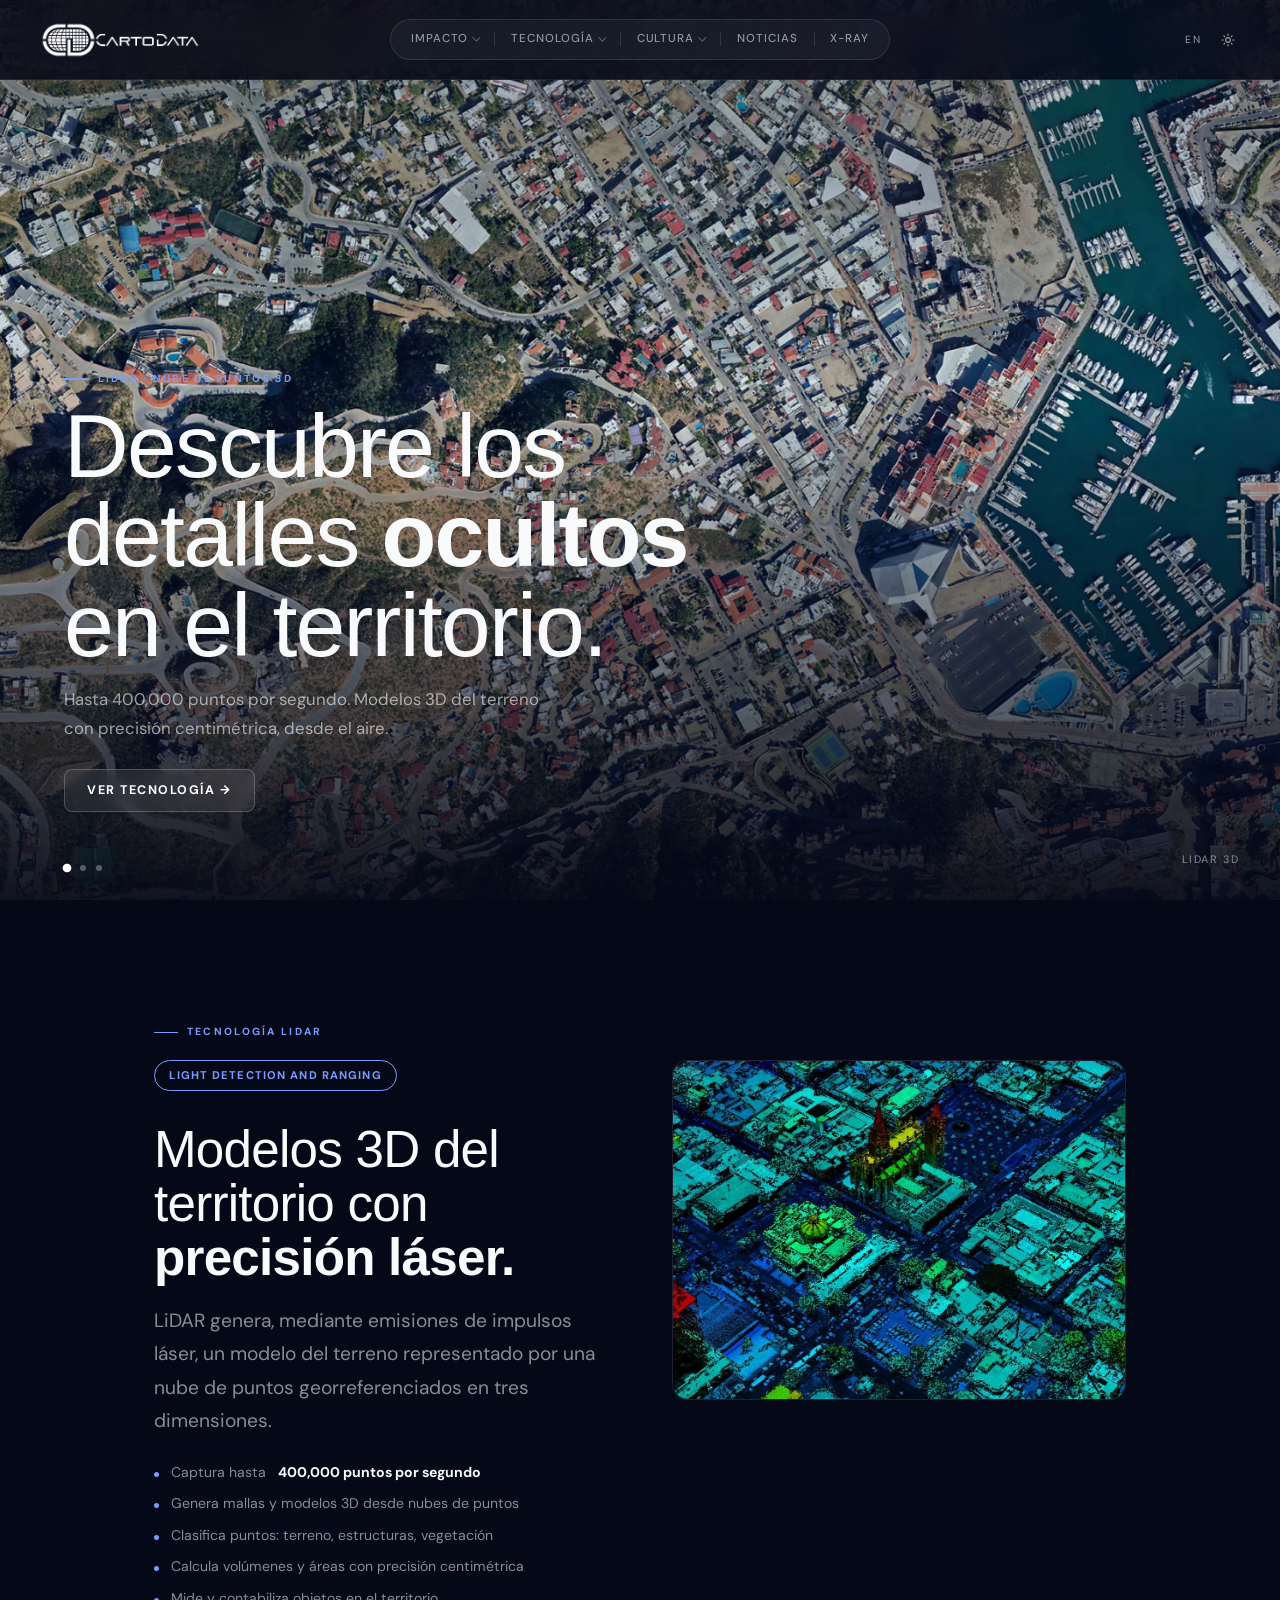
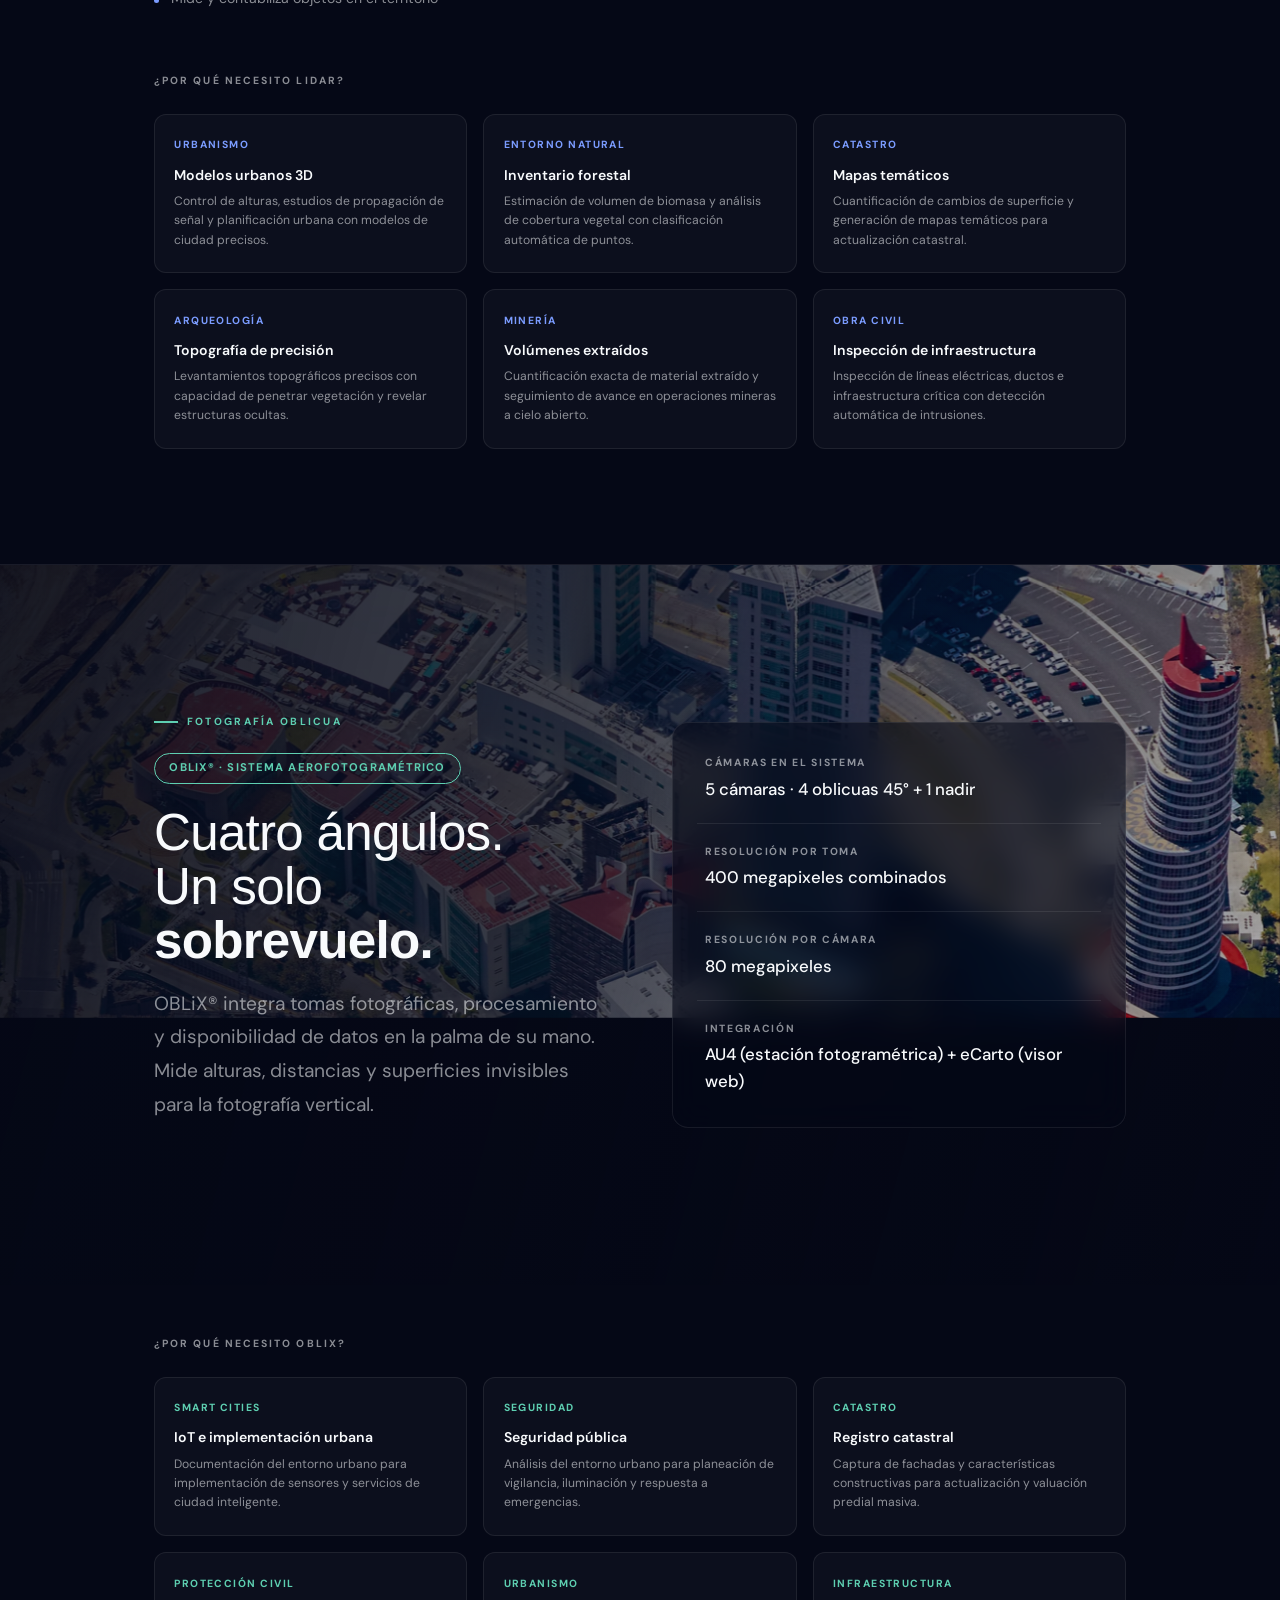
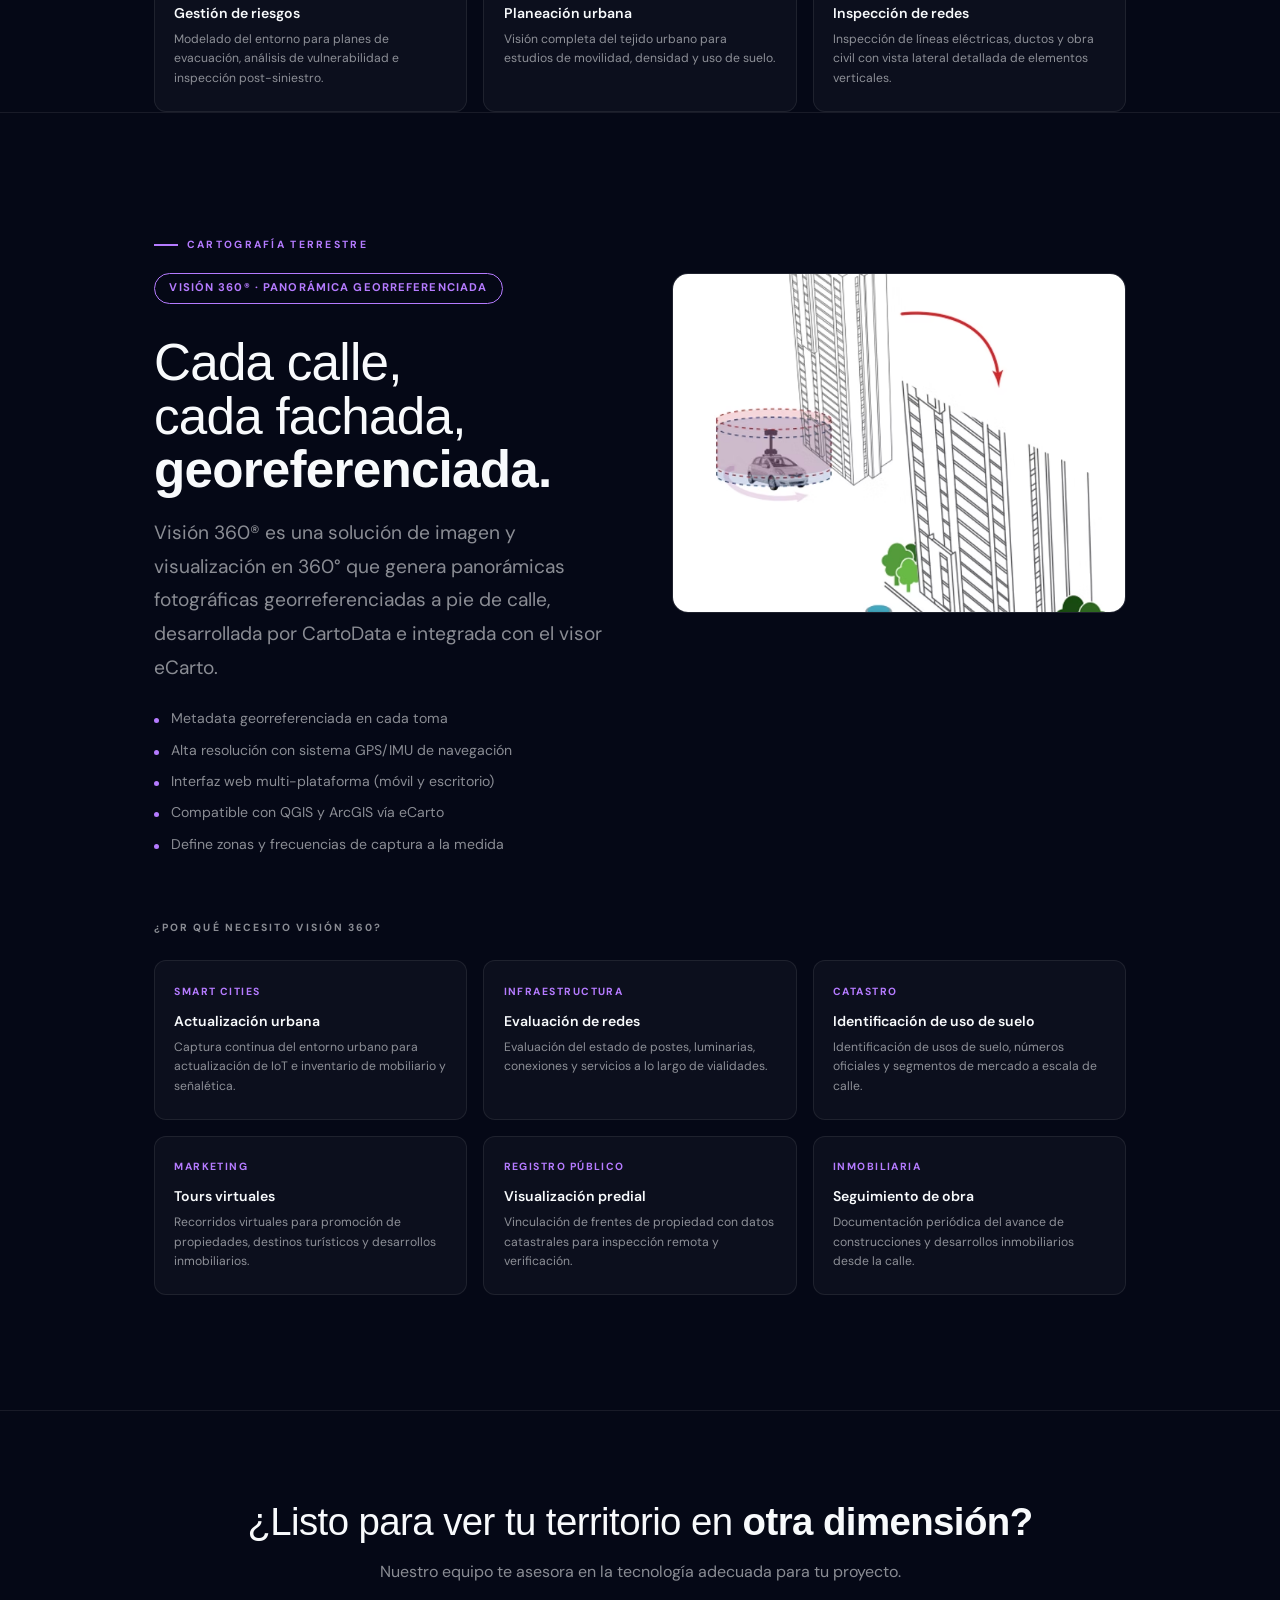
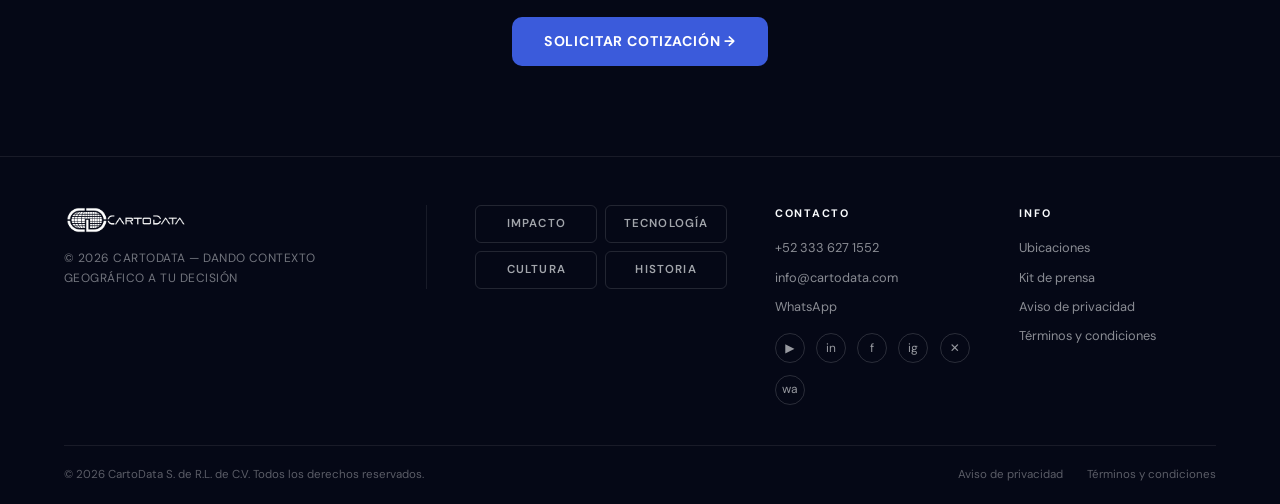
==== cartografica.html @ 28137227 "Cartográfica, Equipo y FLOW: nuevas páginas, imágenes y correcciones - Nueva página cartografica.htm" ====
<!doctype html>
<html lang="es">
<head>
  <meta charset="UTF-8" />
  <meta name="viewport" content="width=device-width, initial-scale=1.0" />
  <title>Cartográfica — CartoData</title>
  <meta name="description" content="Tecnología cartográfica de precisión: LiDAR 3D, OBLIX fotografía oblicua y Visión 360 panorámica." />
  <style>
    body { padding-top: 0; }

    /* ── Hero carousel ── */
    .carousel-wrap {
      position: relative; width: 100%; height: 100vh; overflow: hidden;
    }
    .carousel-slide {
      position: absolute; inset: 0;
      opacity: 0; transition: opacity 900ms ease;
    }
    .carousel-slide.active { opacity: 1; }
    .carousel-slide img {
      width: 100%; height: 100%; object-fit: cover; display: block;
    }
    /* Color tint per technology */
    .slide-lidar  { background: #050816; }
    .slide-oblix  { background: #050816; }
    .slide-v360   { background: #050816; }

    .carousel-overlay {
      position: absolute; inset: 0;
      background: linear-gradient(to top,
        rgba(5,8,22,0.92) 0%,
        rgba(5,8,22,0.45) 30%,
        rgba(5,8,22,0.0)  55%,
        rgba(5,8,22,0.25) 100%);
    }

    .carousel-content {
      position: absolute; inset: 0;
      display: flex; flex-direction: column;
      align-items: flex-start; justify-content: flex-end;
      padding: clamp(2rem,5vw,4rem);
      padding-bottom: clamp(3.5rem,7vw,5.5rem);
    }
    .carousel-eyebrow {
      font-size: 0.65rem; font-weight: 700; letter-spacing: 0.22em;
      text-transform: uppercase; margin-bottom: 0.9rem;
      display: flex; align-items: center; gap: 0.6rem;
    }
    .carousel-eyebrow span { display: inline-block; width: 24px; height: 1.5px; background: currentColor; }
    .slide-lidar .carousel-eyebrow { color: #7b9cff; }
    .slide-oblix .carousel-eyebrow { color: #5ecfb1; }
    .slide-v360  .carousel-eyebrow { color: #b57bff; }

    .carousel-title {
      font-size: clamp(2.8rem,7vw,6rem);
      color: #f8fafc; line-height: 1.0; margin-bottom: 0.9rem;
      max-width: 760px;
    }
    .carousel-title strong { font-weight: 600; }
    .carousel-subtitle {
      font-size: clamp(0.88rem,1.4vw,1.05rem);
      color: rgba(248,250,252,0.6); max-width: 480px; line-height: 1.75;
      margin-bottom: 1.6rem;
    }
    .carousel-cta {
      display: inline-flex; align-items: center; gap: 0.5rem;
      font-size: 0.78rem; font-weight: 700; letter-spacing: 0.12em;
      text-transform: uppercase; text-decoration: none;
      padding: 0.65rem 1.4rem; border-radius: 8px;
      border: 1px solid rgba(255,255,255,0.2);
      color: #fff; background: rgba(255,255,255,0.07);
      backdrop-filter: blur(8px);
      transition: background 200ms, border-color 200ms;
    }
    .carousel-cta:hover { background: rgba(255,255,255,0.14); border-color: rgba(255,255,255,0.35); }

    .carousel-label {
      position: absolute; bottom: 2rem; right: 2.5rem;
      font-size: 0.68rem; font-weight: 500; letter-spacing: 0.14em;
      text-transform: uppercase; color: rgba(248,250,252,0.45);
    }
    .carousel-dots {
      position: absolute; bottom: 1.8rem; left: clamp(2rem,5vw,4rem);
      display: flex; gap: 10px; align-items: center;
    }
    .carousel-dot {
      width: 6px; height: 6px; border-radius: 50%;
      background: rgba(255,255,255,0.3); border: none; cursor: pointer;
      padding: 0; transition: background 200ms, transform 200ms;
    }
    .carousel-dot.active { background: #fff; transform: scale(1.45); }

    /* ── Page wrapper ── */
    .page-inner {
      max-width: 1100px; margin: 0 auto;
      padding: 0 clamp(1.5rem,5vw,4rem);
    }

    /* ── Section base ── */
    .tech-section {
      padding: clamp(5rem,9vw,8rem) 0;
      border-bottom: 1px solid var(--border);
    }
    .tech-section:last-child { border-bottom: none; }

    /* Eyebrow */
    .section-eyebrow {
      display: inline-flex; align-items: center; gap: 0.55rem;
      font-size: 0.65rem; font-weight: 700; letter-spacing: 0.22em;
      text-transform: uppercase; margin-bottom: 1.2rem;
    }
    .section-eyebrow::before {
      content: ''; width: 24px; height: 1.5px; background: currentColor;
    }
    .eyebrow-lidar { color: #7b9cff; }
    .eyebrow-oblix { color: #5ecfb1; }
    .eyebrow-v360  { color: #b57bff; }

    /* Tech header */
    .tech-header {
      display: grid; grid-template-columns: 1fr 1fr;
      gap: clamp(2rem,5vw,5rem); align-items: start;
      margin-bottom: clamp(3rem,5vw,5rem);
    }
    .tech-header.reverse { direction: rtl; }
    .tech-header.reverse > * { direction: ltr; }

    .tech-title {
      font-size: clamp(2.2rem,4vw,3.5rem);
      line-height: 1.05; color: var(--text); margin-bottom: 1.2rem;
    }
    .tech-title strong { font-weight: 600; }
    .tech-tagline {
      font-size: clamp(1rem,1.6vw,1.2rem);
      color: var(--muted); line-height: 1.75; margin-bottom: 1.5rem;
    }
    .tech-badge {
      display: inline-block; font-size: 0.7rem; font-weight: 700;
      letter-spacing: 0.1em; text-transform: uppercase;
      padding: 0.35rem 0.9rem; border-radius: 100px;
      border: 1px solid currentColor; margin-bottom: 2rem;
    }
    .badge-lidar { color: #7b9cff; }
    .badge-oblix { color: #5ecfb1; }
    .badge-v360  { color: #b57bff; }

    /* Spec card */
    .spec-block {
      background: rgba(255,255,255,0.03);
      border: 1px solid var(--border);
      border-radius: 16px; padding: 2rem;
      display: flex; flex-direction: column; gap: 1.25rem;
    }
    .spec-item { display: flex; flex-direction: column; gap: 0.25rem; }
    .spec-label {
      font-size: 0.65rem; font-weight: 700; letter-spacing: 0.16em;
      text-transform: uppercase; color: var(--muted);
    }
    .spec-value {
      font-size: 1.05rem; font-weight: 500; color: var(--text);
    }
    .spec-divider {
      height: 1px; background: var(--border); margin: 0 -0.5rem;
    }

    /* Image panel */
    .tech-image {
      border-radius: 16px; overflow: hidden;
      border: 1px solid var(--border); aspect-ratio: 4/3;
      background: rgba(255,255,255,0.03);
      display: flex; align-items: center; justify-content: center;
    }
    .tech-image img {
      width: 100%; height: 100%; object-fit: cover;
    }
    .tech-image-placeholder {
      display: flex; flex-direction: column; align-items: center;
      justify-content: center; gap: 1rem; opacity: 0.25;
    }
    .tip-letter {
      font-size: 5rem; font-weight: 100; letter-spacing: -0.04em;
      font-family: var(--font-heading);
    }

    /* Use cases grid */
    .usecases-title {
      font-size: 0.65rem; font-weight: 700; letter-spacing: 0.2em;
      text-transform: uppercase; color: var(--muted);
      margin-bottom: 1.5rem; margin-top: clamp(2.5rem,4vw,4rem);
    }
    .usecases-grid {
      display: grid; grid-template-columns: repeat(3, 1fr); gap: 1rem;
    }
    .usecase-card {
      background: rgba(255,255,255,0.03);
      border: 1px solid var(--border); border-radius: 12px;
      padding: 1.4rem 1.2rem;
      transition: border-color 250ms, transform 250ms, background 250ms;
    }
    .usecase-card:hover {
      transform: translateY(-3px);
      background: rgba(255,255,255,0.05);
    }
    .usecase-lidar:hover { border-color: rgba(123,156,255,0.4); }
    .usecase-oblix:hover { border-color: rgba(94,207,177,0.4); }
    .usecase-v360:hover  { border-color: rgba(181,123,255,0.4); }

    .usecase-icon {
      font-size: 0.65rem; font-weight: 700; letter-spacing: 0.14em;
      text-transform: uppercase; margin-bottom: 0.6rem; display: block;
    }
    .usecase-name {
      font-size: 0.88rem; font-weight: 600; color: var(--text);
      margin-bottom: 0.35rem;
    }
    .usecase-desc {
      font-size: 0.76rem; color: var(--muted); line-height: 1.6;
    }

    /* Bullet list */
    .feat-list {
      list-style: none; display: flex; flex-direction: column; gap: 0.6rem;
      margin-top: 1.5rem;
    }
    .feat-list li {
      display: flex; align-items: baseline; gap: 0.75rem;
      font-size: 0.88rem; color: var(--muted); line-height: 1.55;
    }
    .feat-list li::before {
      content: ''; width: 5px; height: 5px; border-radius: 50%;
      background: currentColor; flex-shrink: 0; margin-top: 0.35em;
    }
    .feats-lidar li::before { color: #7b9cff; }
    .feats-oblix li::before { color: #5ecfb1; }
    .feats-v360  li::before { color: #b57bff; }

    /* CTA strip */
    .cta-strip {
      padding: clamp(4rem,7vw,6rem) 0;
      text-align: center;
    }
    .cta-strip h2 {
      font-size: clamp(1.8rem,3vw,2.8rem); margin-bottom: 1rem; color: var(--text);
    }
    .cta-strip p { color: var(--muted); margin-bottom: 2rem; font-size: 1rem; }
    .cta-btn {
      display: inline-flex; align-items: center; gap: 0.5rem;
      background: var(--blue); color: #fff;
      padding: 0.85rem 2rem; border-radius: 10px;
      font-size: 0.88rem; font-weight: 700; letter-spacing: 0.06em;
      text-transform: uppercase; text-decoration: none;
      transition: background 200ms, transform 200ms;
    }
    .cta-btn:hover { background: var(--blue-dark); transform: translateY(-2px); }

    /* ── OBLIX parallax hero ── */
    .oblix-parallax {
      position: relative; overflow: hidden;
      min-height: 80vh;
      display: flex; align-items: center;
    }
    .oblix-parallax-bg {
      position: absolute; inset: -15% 0;
      background-image: url('./images/oblix2.jpg');
      background-size: cover; background-position: center;
      will-change: transform;
    }
    .oblix-parallax-overlay {
      position: absolute; inset: 0;
      background: linear-gradient(
        105deg,
        rgba(5,8,22,0.92) 0%,
        rgba(5,8,22,0.75) 45%,
        rgba(5,8,22,0.25) 100%
      );
    }
    html.light .oblix-parallax-overlay {
      background: linear-gradient(
        105deg,
        rgba(241,245,249,0.93) 0%,
        rgba(241,245,249,0.75) 45%,
        rgba(241,245,249,0.15) 100%
      );
    }
    .oblix-parallax-content {
      position: relative; z-index: 1;
      max-width: 1100px; margin: 0 auto;
      padding: clamp(4rem,8vw,7rem) clamp(1.5rem,5vw,4rem);
      display: grid; grid-template-columns: 1fr 1fr;
      gap: clamp(2rem,5vw,5rem); align-items: center;
    }
    @media (max-width: 800px) {
      .oblix-parallax-content { grid-template-columns: 1fr; }
    }

    /* Visión 360 image — adapts to dark/light mode */
    .img-v360 {
      filter: none;
      transition: filter 400ms;
    }
    html.light .img-v360 {
      filter: brightness(1.08) saturate(0.9);
    }

    /* Responsive */
    @media (max-width: 800px) {
      .tech-header, .tech-header.reverse { grid-template-columns: 1fr; direction: ltr; }
      .usecases-grid { grid-template-columns: repeat(2, 1fr); }
    }
    @media (max-width: 500px) {
      .usecases-grid { grid-template-columns: 1fr; }
      .carousel-label { display: none; }
    }
  </style>
</head>
<body>

  <!-- ── Hero Carousel ── -->
  <div class="carousel-wrap" id="cg-carousel">

    <!-- Slide 1: LiDAR -->
    <div class="carousel-slide active slide-lidar">
      <img src="./images/herr-procesos.jpg" alt="LiDAR 3D" />
      <div class="carousel-overlay"></div>
      <div class="carousel-content">
        <span class="carousel-eyebrow"><span></span>LiDAR · Nube de puntos 3D</span>
        <h1 class="carousel-title">Descubre los<br>detalles <strong>ocultos</strong><br>en el territorio.</h1>
        <p class="carousel-subtitle">Hasta 400,000 puntos por segundo. Modelos 3D del terreno con precisión centimétrica, desde el aire.</p>
        <a href="#lidar" class="carousel-cta">Ver tecnología →</a>
      </div>
    </div>

    <!-- Slide 2: OBLIX -->
    <div class="carousel-slide slide-oblix">
      <img src="./images/oblix1.jpg" alt="OBLIX Fotografía Oblicua" />
      <div class="carousel-overlay"></div>
      <div class="carousel-content">
        <span class="carousel-eyebrow"><span></span>OBLIX · Fotografía Aérea Oblicua</span>
        <h1 class="carousel-title">Cuando la vista<br>nadir no lo <strong>dice todo.</strong></h1>
        <p class="carousel-subtitle">5 cámaras × 80 Mpx = 400 megapixeles por toma. Fachadas, alturas y superficies invisibles para la fotografía vertical.</p>
        <a href="#oblix" class="carousel-cta">Ver tecnología →</a>
      </div>
    </div>

    <!-- Slide 3: Visión 360 -->
    <div class="carousel-slide slide-v360">
      <video autoplay muted loop playsinline style="width:100%;height:100%;object-fit:cover;display:block;">
        <source src="./images/vision360.mp4" type="video/mp4" />
      </video>
      <div class="carousel-overlay"></div>
      <div class="carousel-content">
        <span class="carousel-eyebrow"><span></span>Visión 360 · Cartografía Panorámica</span>
        <h1 class="carousel-title">Todas las calles<br>a tu <strong>alcance.</strong></h1>
        <p class="carousel-subtitle">Panorámicas fotográficas georreferenciadas a pie de calle. Cuando quieras, donde quieras, integradas con tus sistemas.</p>
        <a href="#vision360" class="carousel-cta">Ver tecnología →</a>
      </div>
    </div>

    <span class="carousel-label" id="cg-label">LiDAR 3D</span>
    <div class="carousel-dots">
      <button class="carousel-dot active" data-i="0" data-label="LiDAR 3D"></button>
      <button class="carousel-dot"        data-i="1" data-label="OBLIX Oblicua"></button>
      <button class="carousel-dot"        data-i="2" data-label="Visión 360"></button>
    </div>
  </div>

  <!-- ══════════════════════════════
       SECCIÓN 1: LiDAR
  ══════════════════════════════ -->
  <section class="tech-section" id="lidar">
    <div class="page-inner">

      <span class="section-eyebrow eyebrow-lidar">Tecnología LiDAR</span>

      <div class="tech-header">
        <div>
          <div class="tech-badge badge-lidar">Light Detection and Ranging</div>
          <h2 class="tech-title">Modelos 3D del<br>territorio con<br><strong>precisión láser.</strong></h2>
          <p class="tech-tagline">LiDAR genera, mediante emisiones de impulsos láser, un modelo del terreno representado por una nube de puntos georreferenciados en tres dimensiones.</p>
          <ul class="feat-list feats-lidar">
            <li>Captura hasta <strong style="color:var(--text)">400,000 puntos por segundo</strong></li>
            <li>Genera mallas y modelos 3D desde nubes de puntos</li>
            <li>Clasifica puntos: terreno, estructuras, vegetación</li>
            <li>Calcula volúmenes y áreas con precisión centimétrica</li>
            <li>Mide y contabiliza objetos en el territorio</li>
          </ul>
        </div>
        <div class="tech-image">
          <img src="./images/lidar.jpg" alt="LiDAR 3D punto cloud" />
        </div>
      </div>

      <p class="usecases-title">¿Por qué necesito LiDAR?</p>
      <div class="usecases-grid">
        <div class="usecase-card usecase-lidar">
          <span class="usecase-icon eyebrow-lidar">Urbanismo</span>
          <p class="usecase-name">Modelos urbanos 3D</p>
          <p class="usecase-desc">Control de alturas, estudios de propagación de señal y planificación urbana con modelos de ciudad precisos.</p>
        </div>
        <div class="usecase-card usecase-lidar">
          <span class="usecase-icon eyebrow-lidar">Entorno Natural</span>
          <p class="usecase-name">Inventario forestal</p>
          <p class="usecase-desc">Estimación de volumen de biomasa y análisis de cobertura vegetal con clasificación automática de puntos.</p>
        </div>
        <div class="usecase-card usecase-lidar">
          <span class="usecase-icon eyebrow-lidar">Catastro</span>
          <p class="usecase-name">Mapas temáticos</p>
          <p class="usecase-desc">Cuantificación de cambios de superficie y generación de mapas temáticos para actualización catastral.</p>
        </div>
        <div class="usecase-card usecase-lidar">
          <span class="usecase-icon eyebrow-lidar">Arqueología</span>
          <p class="usecase-name">Topografía de precisión</p>
          <p class="usecase-desc">Levantamientos topográficos precisos con capacidad de penetrar vegetación y revelar estructuras ocultas.</p>
        </div>
        <div class="usecase-card usecase-lidar">
          <span class="usecase-icon eyebrow-lidar">Minería</span>
          <p class="usecase-name">Volúmenes extraídos</p>
          <p class="usecase-desc">Cuantificación exacta de material extraído y seguimiento de avance en operaciones mineras a cielo abierto.</p>
        </div>
        <div class="usecase-card usecase-lidar">
          <span class="usecase-icon eyebrow-lidar">Obra Civil</span>
          <p class="usecase-name">Inspección de infraestructura</p>
          <p class="usecase-desc">Inspección de líneas eléctricas, ductos e infraestructura crítica con detección automática de intrusiones.</p>
        </div>
      </div>

    </div>
  </section>

  <!-- ══════════════════════════════
       SECCIÓN 2: OBLIX
  ══════════════════════════════ -->
  <section class="tech-section" id="oblix" style="padding:0; border-bottom: 1px solid var(--border);">

    <!-- Parallax hero -->
    <div class="oblix-parallax">
      <div class="oblix-parallax-bg" id="oblix-bg"></div>
      <div class="oblix-parallax-overlay"></div>
      <div class="oblix-parallax-content">
        <!-- Texto izquierda -->
        <div>
          <span class="section-eyebrow eyebrow-oblix" style="margin-bottom:1.4rem;">Fotografía Oblicua</span>
          <div class="tech-badge badge-oblix" style="margin-bottom:1.4rem;">OBLiX® · Sistema Aerofotogramétrico</div>
          <h2 class="tech-title">Cuatro ángulos.<br>Un solo<br><strong>sobrevuelo.</strong></h2>
          <p class="tech-tagline" style="margin-top:1rem;">OBLiX® integra tomas fotográficas, procesamiento y disponibilidad de datos en la palma de su mano. Mide alturas, distancias y superficies invisibles para la fotografía vertical.</p>
        </div>
        <!-- Spec card derecha -->
        <div class="spec-block" style="background:rgba(5,8,22,0.55);backdrop-filter:blur(16px);-webkit-backdrop-filter:blur(16px);">
          <div class="spec-item">
            <span class="spec-label">Cámaras en el sistema</span>
            <span class="spec-value">5 cámaras · 4 oblicuas 45° + 1 nadir</span>
          </div>
          <div class="spec-divider"></div>
          <div class="spec-item">
            <span class="spec-label">Resolución por toma</span>
            <span class="spec-value">400 megapixeles combinados</span>
          </div>
          <div class="spec-divider"></div>
          <div class="spec-item">
            <span class="spec-label">Resolución por cámara</span>
            <span class="spec-value">80 megapixeles</span>
          </div>
          <div class="spec-divider"></div>
          <div class="spec-item">
            <span class="spec-label">Integración</span>
            <span class="spec-value">AU4 (estación fotogramétrica) + eCarto (visor web)</span>
          </div>
        </div>
      </div>
    </div>

    <div class="page-inner">

      <p class="usecases-title">¿Por qué necesito OBLIX?</p>
      <div class="usecases-grid">
        <div class="usecase-card usecase-oblix">
          <span class="usecase-icon eyebrow-oblix">Smart Cities</span>
          <p class="usecase-name">IoT e implementación urbana</p>
          <p class="usecase-desc">Documentación del entorno urbano para implementación de sensores y servicios de ciudad inteligente.</p>
        </div>
        <div class="usecase-card usecase-oblix">
          <span class="usecase-icon eyebrow-oblix">Seguridad</span>
          <p class="usecase-name">Seguridad pública</p>
          <p class="usecase-desc">Análisis del entorno urbano para planeación de vigilancia, iluminación y respuesta a emergencias.</p>
        </div>
        <div class="usecase-card usecase-oblix">
          <span class="usecase-icon eyebrow-oblix">Catastro</span>
          <p class="usecase-name">Registro catastral</p>
          <p class="usecase-desc">Captura de fachadas y características constructivas para actualización y valuación predial masiva.</p>
        </div>
        <div class="usecase-card usecase-oblix">
          <span class="usecase-icon eyebrow-oblix">Protección Civil</span>
          <p class="usecase-name">Gestión de riesgos</p>
          <p class="usecase-desc">Modelado del entorno para planes de evacuación, análisis de vulnerabilidad e inspección post-siniestro.</p>
        </div>
        <div class="usecase-card usecase-oblix">
          <span class="usecase-icon eyebrow-oblix">Urbanismo</span>
          <p class="usecase-name">Planeación urbana</p>
          <p class="usecase-desc">Visión completa del tejido urbano para estudios de movilidad, densidad y uso de suelo.</p>
        </div>
        <div class="usecase-card usecase-oblix">
          <span class="usecase-icon eyebrow-oblix">Infraestructura</span>
          <p class="usecase-name">Inspección de redes</p>
          <p class="usecase-desc">Inspección de líneas eléctricas, ductos y obra civil con vista lateral detallada de elementos verticales.</p>
        </div>
      </div>

    </div>
  </section>

  <!-- ══════════════════════════════
       SECCIÓN 3: Visión 360
  ══════════════════════════════ -->
  <section class="tech-section" id="vision360">
    <div class="page-inner">

      <span class="section-eyebrow eyebrow-v360">Cartografía Terrestre</span>

      <div class="tech-header">
        <div>
          <div class="tech-badge badge-v360">Visión 360® · Panorámica Georreferenciada</div>
          <h2 class="tech-title">Cada calle,<br>cada fachada,<br><strong>georeferenciada.</strong></h2>
          <p class="tech-tagline">Visión 360® es una solución de imagen y visualización en 360° que genera panorámicas fotográficas georreferenciadas a pie de calle, desarrollada por CartoData e integrada con el visor eCarto.</p>
          <ul class="feat-list feats-v360">
            <li>Metadata georreferenciada en cada toma</li>
            <li>Alta resolución con sistema GPS/IMU de navegación</li>
            <li>Interfaz web multi-plataforma (móvil y escritorio)</li>
            <li>Compatible con QGIS y ArcGIS vía eCarto</li>
            <li>Define zonas y frecuencias de captura a la medida</li>
          </ul>
        </div>
        <div class="tech-image tech-image-v360">
          <img src="./images/v360.jpg" alt="Visión 360 panorámica" class="img-v360" />
        </div>
      </div>

      <p class="usecases-title">¿Por qué necesito Visión 360?</p>
      <div class="usecases-grid">
        <div class="usecase-card usecase-v360">
          <span class="usecase-icon eyebrow-v360">Smart Cities</span>
          <p class="usecase-name">Actualización urbana</p>
          <p class="usecase-desc">Captura continua del entorno urbano para actualización de IoT e inventario de mobiliario y señalética.</p>
        </div>
        <div class="usecase-card usecase-v360">
          <span class="usecase-icon eyebrow-v360">Infraestructura</span>
          <p class="usecase-name">Evaluación de redes</span>
          <p class="usecase-desc">Evaluación del estado de postes, luminarias, conexiones y servicios a lo largo de vialidades.</p>
        </div>
        <div class="usecase-card usecase-v360">
          <span class="usecase-icon eyebrow-v360">Catastro</span>
          <p class="usecase-name">Identificación de uso de suelo</p>
          <p class="usecase-desc">Identificación de usos de suelo, números oficiales y segmentos de mercado a escala de calle.</p>
        </div>
        <div class="usecase-card usecase-v360">
          <span class="usecase-icon eyebrow-v360">Marketing</span>
          <p class="usecase-name">Tours virtuales</p>
          <p class="usecase-desc">Recorridos virtuales para promoción de propiedades, destinos turísticos y desarrollos inmobiliarios.</p>
        </div>
        <div class="usecase-card usecase-v360">
          <span class="usecase-icon eyebrow-v360">Registro Público</span>
          <p class="usecase-name">Visualización predial</p>
          <p class="usecase-desc">Vinculación de frentes de propiedad con datos catastrales para inspección remota y verificación.</p>
        </div>
        <div class="usecase-card usecase-v360">
          <span class="usecase-icon eyebrow-v360">Inmobiliaria</span>
          <p class="usecase-name">Seguimiento de obra</p>
          <p class="usecase-desc">Documentación periódica del avance de construcciones y desarrollos inmobiliarios desde la calle.</p>
        </div>
      </div>

    </div>
  </section>

  <!-- ── CTA Final ── -->
  <div class="cta-strip">
    <div class="page-inner">
      <h2>¿Listo para ver tu territorio en <strong>otra dimensión?</strong></h2>
      <p>Nuestro equipo te asesora en la tecnología adecuada para tu proyecto.</p>
      <a href="https://wa.me/523336271552" target="_blank" rel="noopener" class="cta-btn">
        Solicitar cotización →
      </a>
    </div>
  </div>

  <script>
    // Parallax OBLIX
    (function () {
      const bg = document.getElementById('oblix-bg');
      if (!bg) return;
      function onScroll() {
        const rect = bg.parentElement.getBoundingClientRect();
        const progress = -rect.top / (rect.height + window.innerHeight);
        const offset = progress * 30; // max 30% shift
        bg.style.transform = `translateY(${offset}%)`;
      }
      window.addEventListener('scroll', onScroll, { passive: true });
      onScroll();
    })();
  </script>

  <script>
    (function () {
      const slides = document.querySelectorAll('#cg-carousel .carousel-slide');
      const dots   = document.querySelectorAll('#cg-carousel .carousel-dot');
      const label  = document.getElementById('cg-label');
      let cur = 0, timer;

      function goTo(i) {
        slides[cur].classList.remove('active');
        dots[cur].classList.remove('active');
        cur = i;
        slides[cur].classList.add('active');
        dots[cur].classList.add('active');
        if (label) label.textContent = dots[cur].dataset.label;
      }

      function next() { goTo((cur + 1) % slides.length); }

      dots.forEach(d => d.addEventListener('click', () => {
        clearInterval(timer);
        goTo(+d.dataset.i);
        timer = setInterval(next, 6000);
      }));

      timer = setInterval(next, 6000);
    })();
  </script>

  <script src="./shared.js"></script>
</body>
</html>
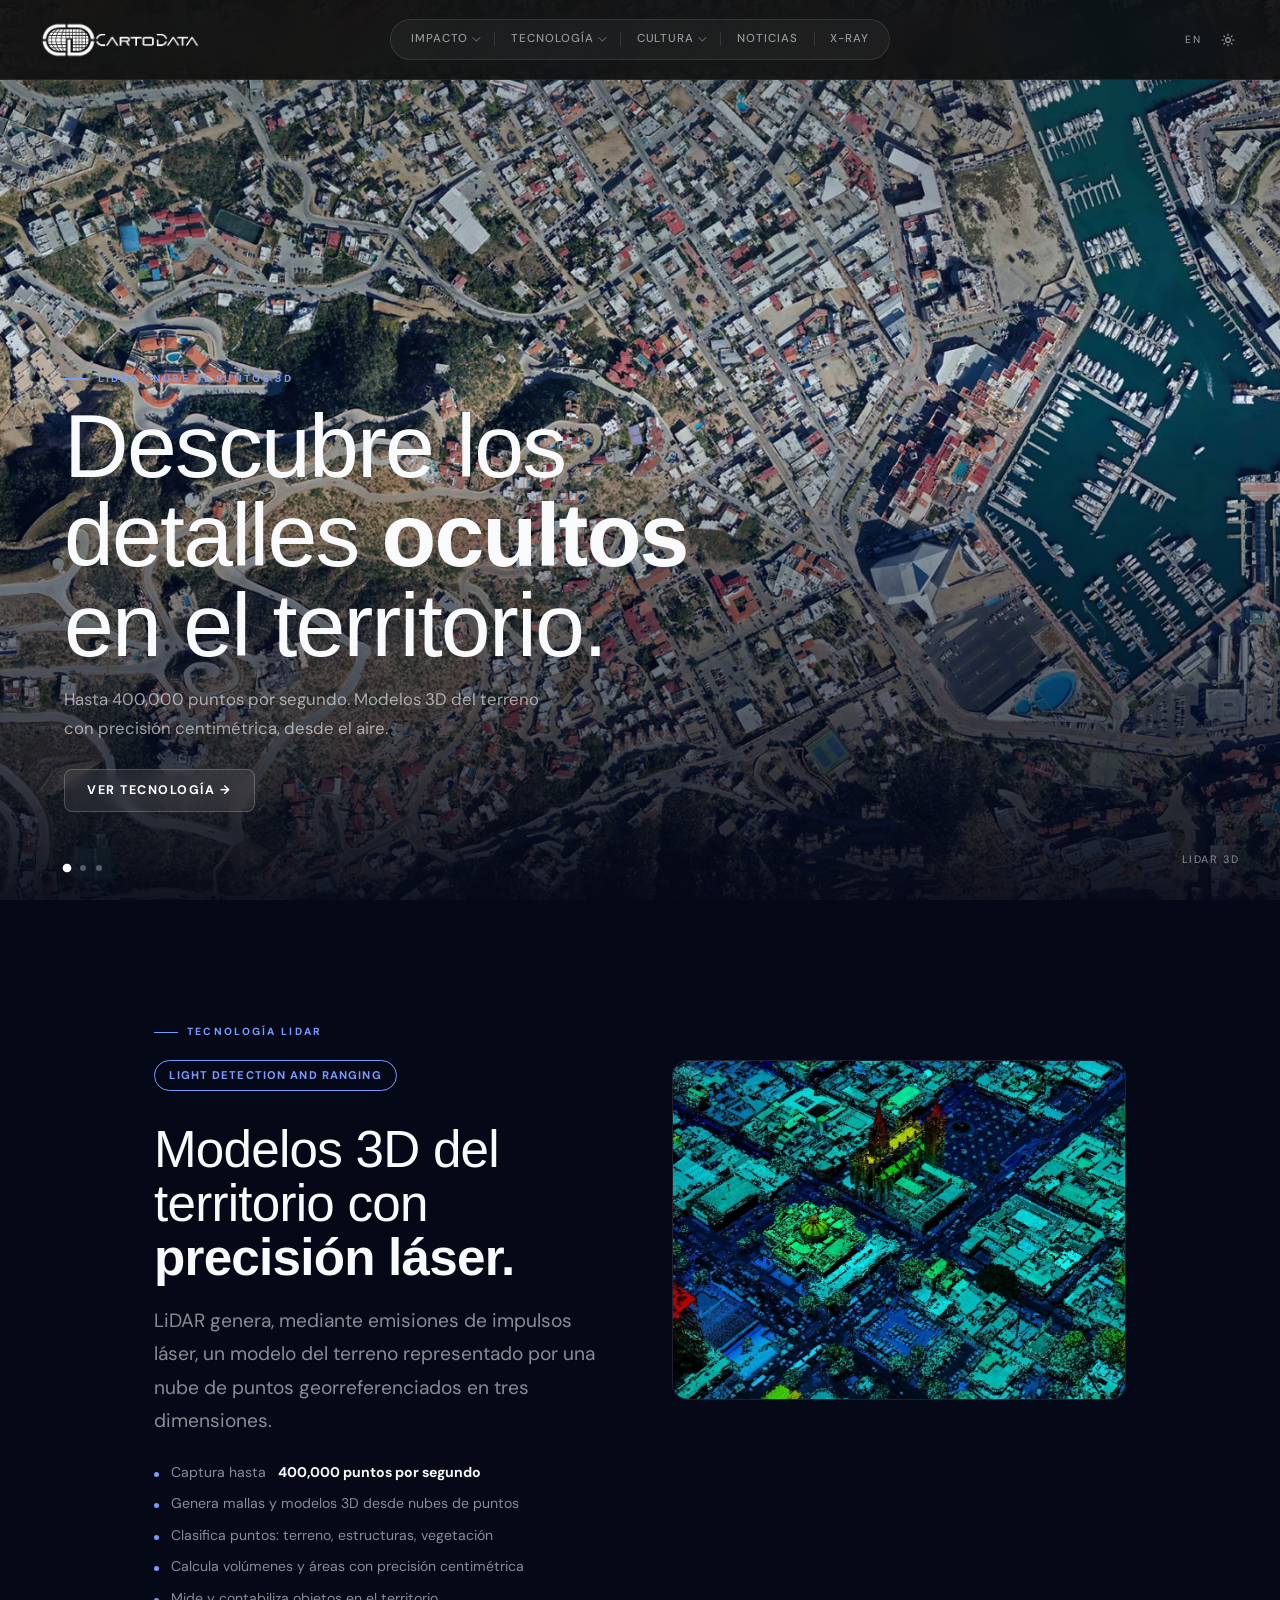
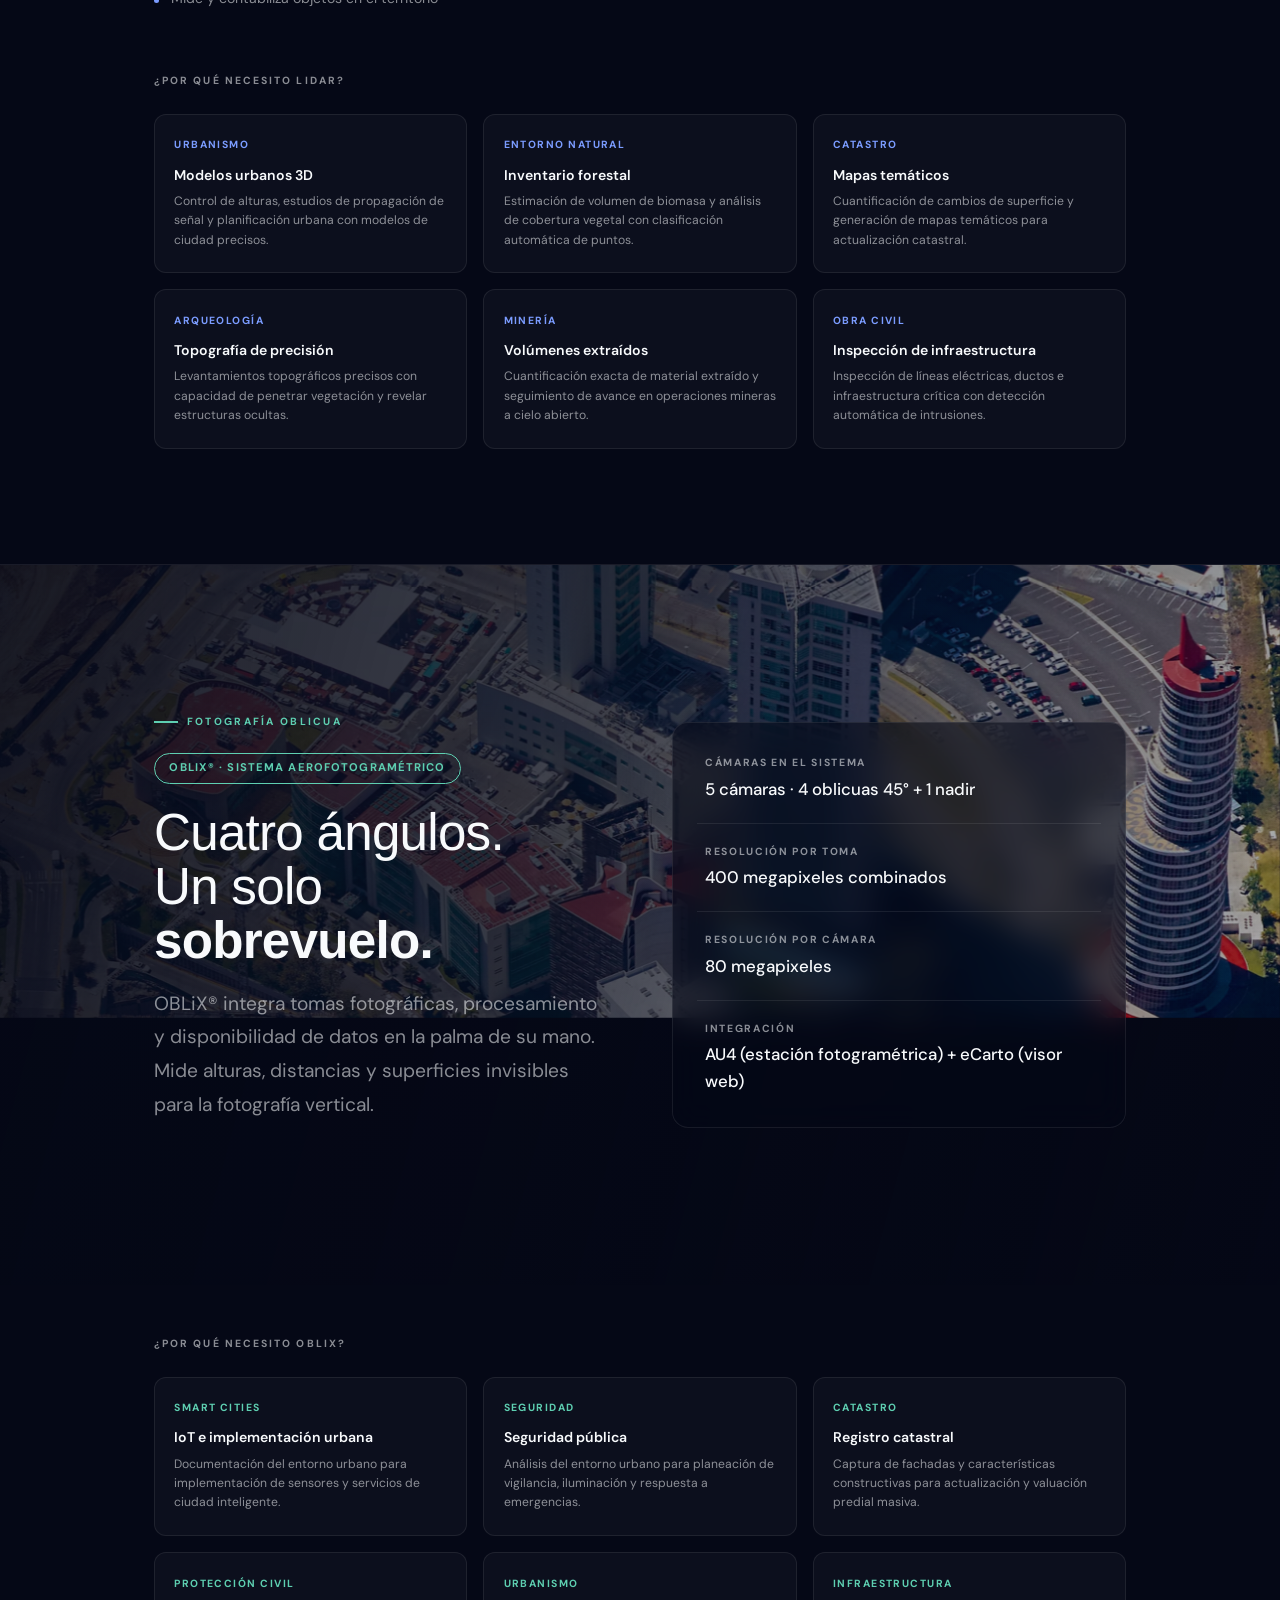
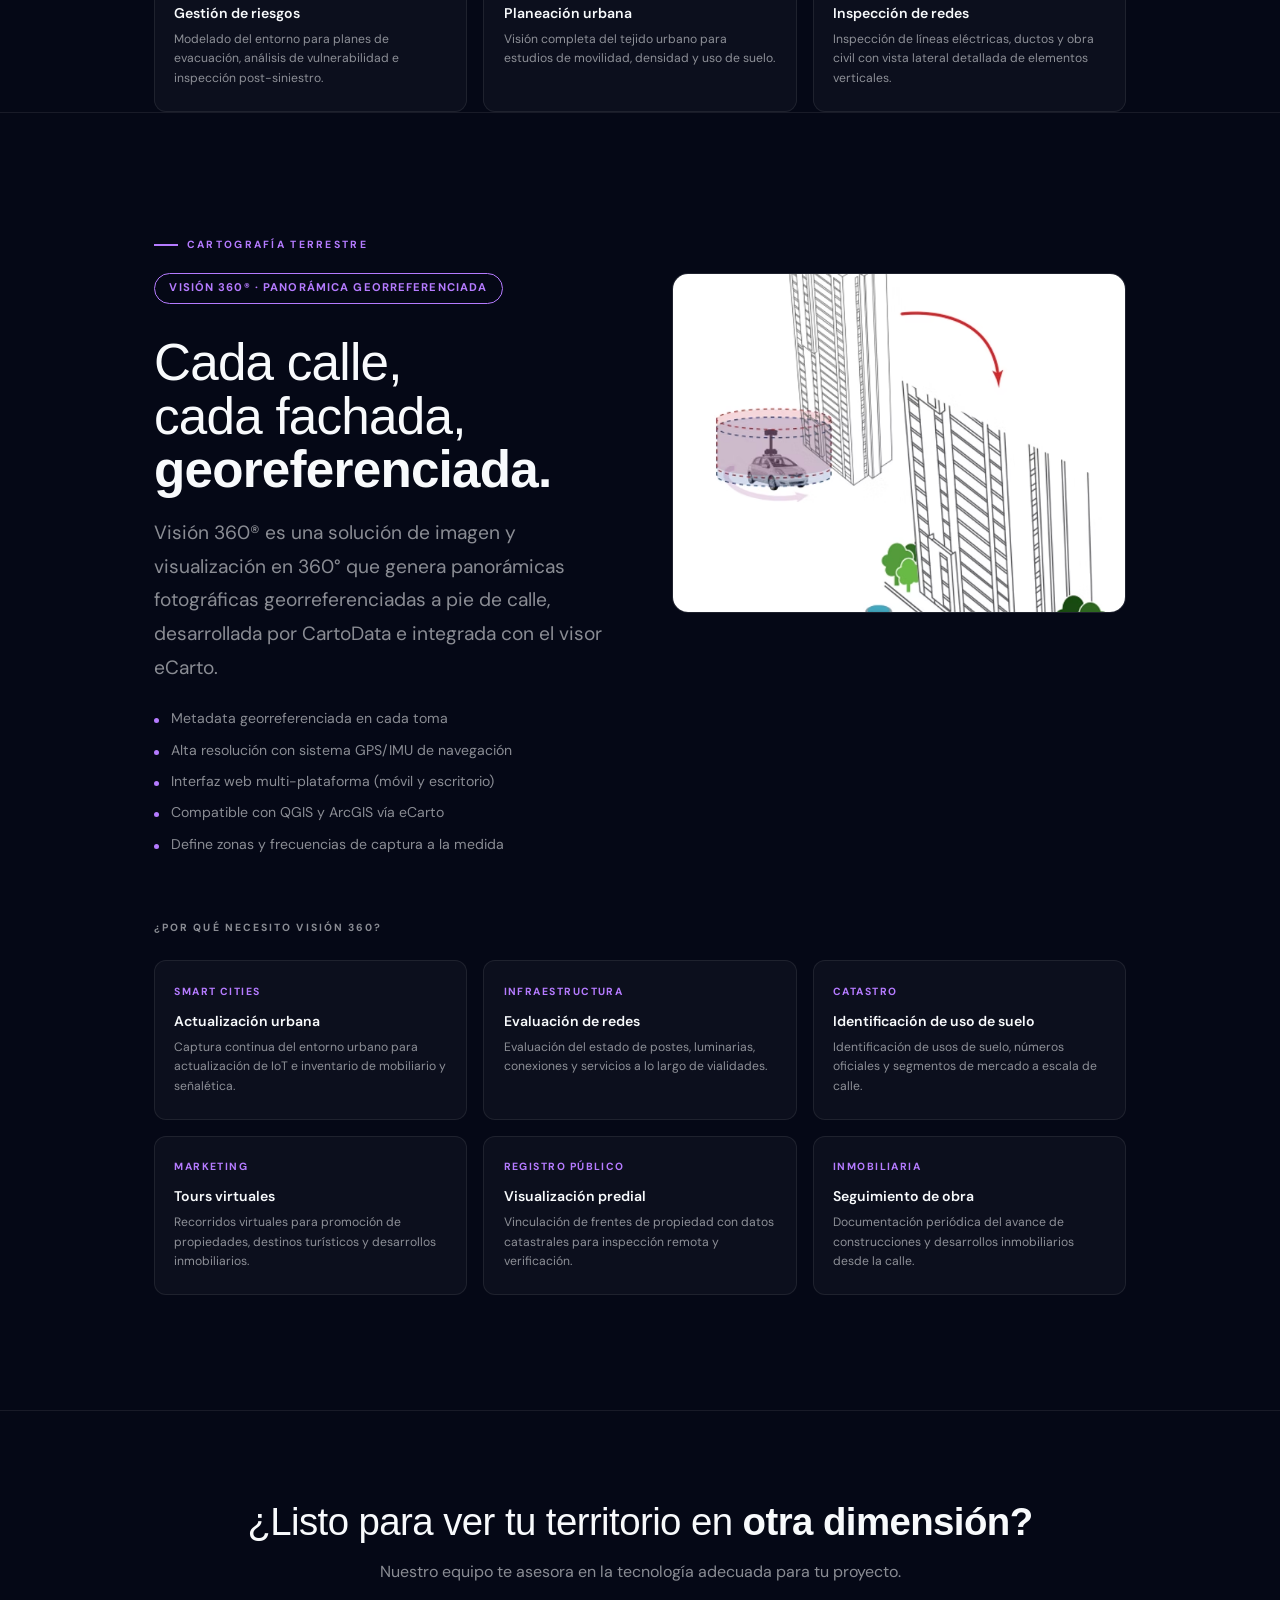
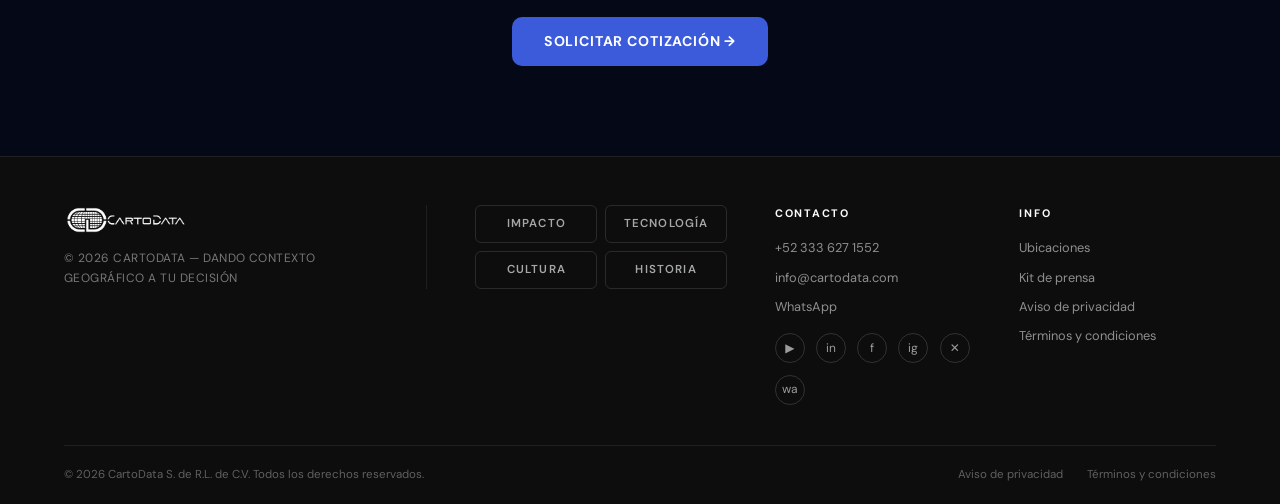
==== commit 65236801: "SEO: meta OG, canonical, Schema.org, títulos, sitemap y robots.txt - Todos los .html: canonical, og:" ====
--- a/cartografica.html
+++ b/cartografica.html
@@ -3,8 +3,56 @@
 <head>
   <meta charset="UTF-8" />
   <meta name="viewport" content="width=device-width, initial-scale=1.0" />
-  <title>Cartográfica — CartoData</title>
-  <meta name="description" content="Tecnología cartográfica de precisión: LiDAR 3D, OBLIX fotografía oblicua y Visión 360 panorámica." />
+  <title>Software de Fotogrametría y LiDAR: LiDAR 3D, OBLIX y Visión 360 — CartoData</title>
+  <meta name="description" content="Tecnología cartográfica de precisión: LiDAR 3D para nubes de puntos, OBLIX fotografía oblicua multiángulo y Visión 360 panorámica. Soluciones profesionales para cartografía y geomática." />
+  <link rel="canonical" href="https://www.cartodata.com/cartografica.html" />
+  <!-- Open Graph -->
+  <meta property="og:type" content="website" />
+  <meta property="og:url" content="https://www.cartodata.com/cartografica.html" />
+  <meta property="og:title" content="Software de Fotogrametría y LiDAR — CartoData" />
+  <meta property="og:description" content="LiDAR 3D, OBLIX fotografía oblicua y Visión 360 panorámica. Tecnología cartográfica de precisión profesional." />
+  <meta property="og:image" content="https://www.cartodata.com/images/og-cartografica.jpg" />
+  <meta property="og:locale" content="es_MX" />
+  <meta property="og:site_name" content="CartoData" />
+  <!-- Twitter Card -->
+  <meta name="twitter:card" content="summary_large_image" />
+  <meta name="twitter:title" content="Software de Fotogrametría y LiDAR — CartoData" />
+  <meta name="twitter:description" content="LiDAR 3D, OBLIX fotografía oblicua y Visión 360 panorámica. Tecnología cartográfica de precisión profesional." />
+  <meta name="twitter:image" content="https://www.cartodata.com/images/og-cartografica.jpg" />
+  <!-- Schema.org -->
+  <script type="application/ld+json">
+  {
+    "@context": "https://schema.org",
+    "@type": "ItemList",
+    "name": "Soluciones Cartográficas CartoData",
+    "itemListElement": [
+      {
+        "@type": "SoftwareApplication",
+        "position": 1,
+        "name": "LiDAR 3D",
+        "description": "Captura de nubes de puntos 3D de alta densidad para cartografía de precisión.",
+        "applicationCategory": "LiDAR Software",
+        "provider": { "@type": "Organization", "name": "CartoData" }
+      },
+      {
+        "@type": "SoftwareApplication",
+        "position": 2,
+        "name": "OBLIX",
+        "description": "Sistema de fotografía oblicua multiángulo para modelado urbano 3D.",
+        "applicationCategory": "Photogrammetry Software",
+        "provider": { "@type": "Organization", "name": "CartoData" }
+      },
+      {
+        "@type": "SoftwareApplication",
+        "position": 3,
+        "name": "Visión 360",
+        "description": "Fotografía panorámica 360° para documentación geoespacial y street-level imagery.",
+        "applicationCategory": "GIS Software",
+        "provider": { "@type": "Organization", "name": "CartoData" }
+      }
+    ]
+  }
+  </script>
   <style>
     body { padding-top: 0; }
 
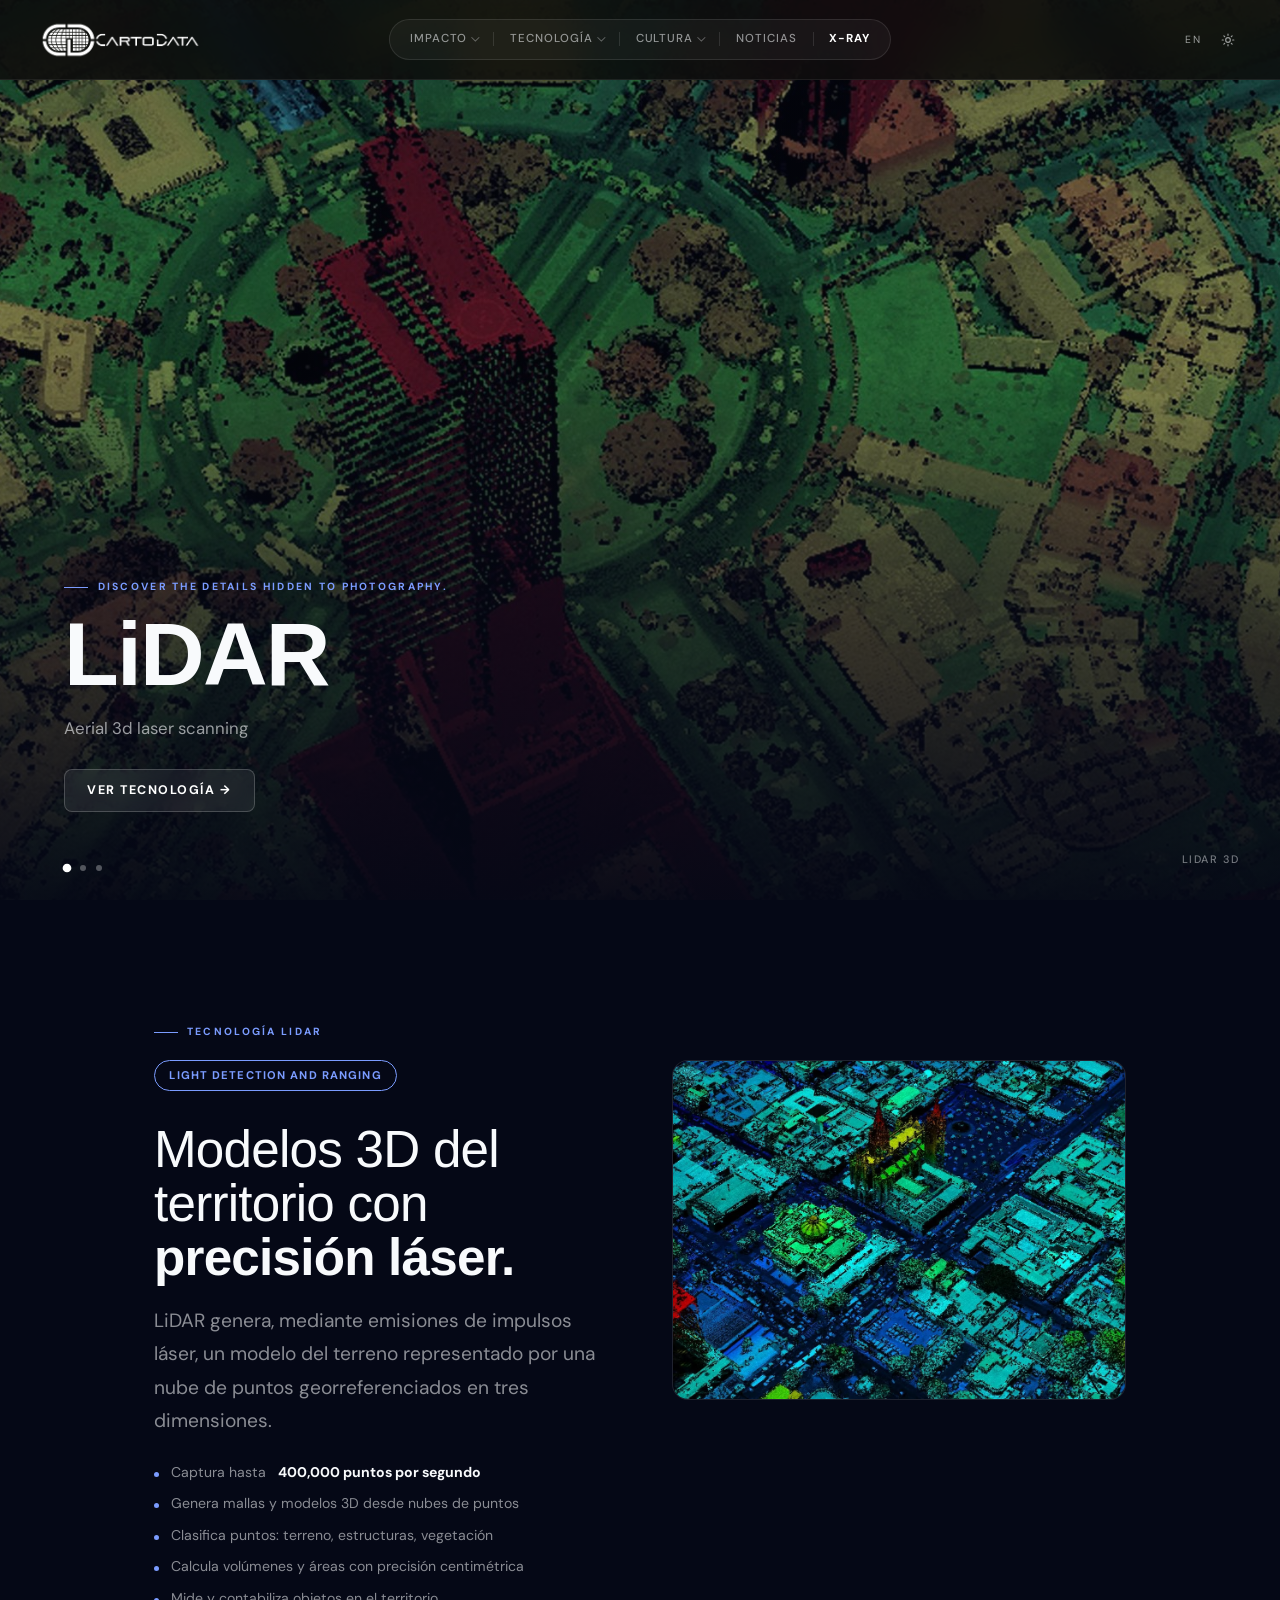
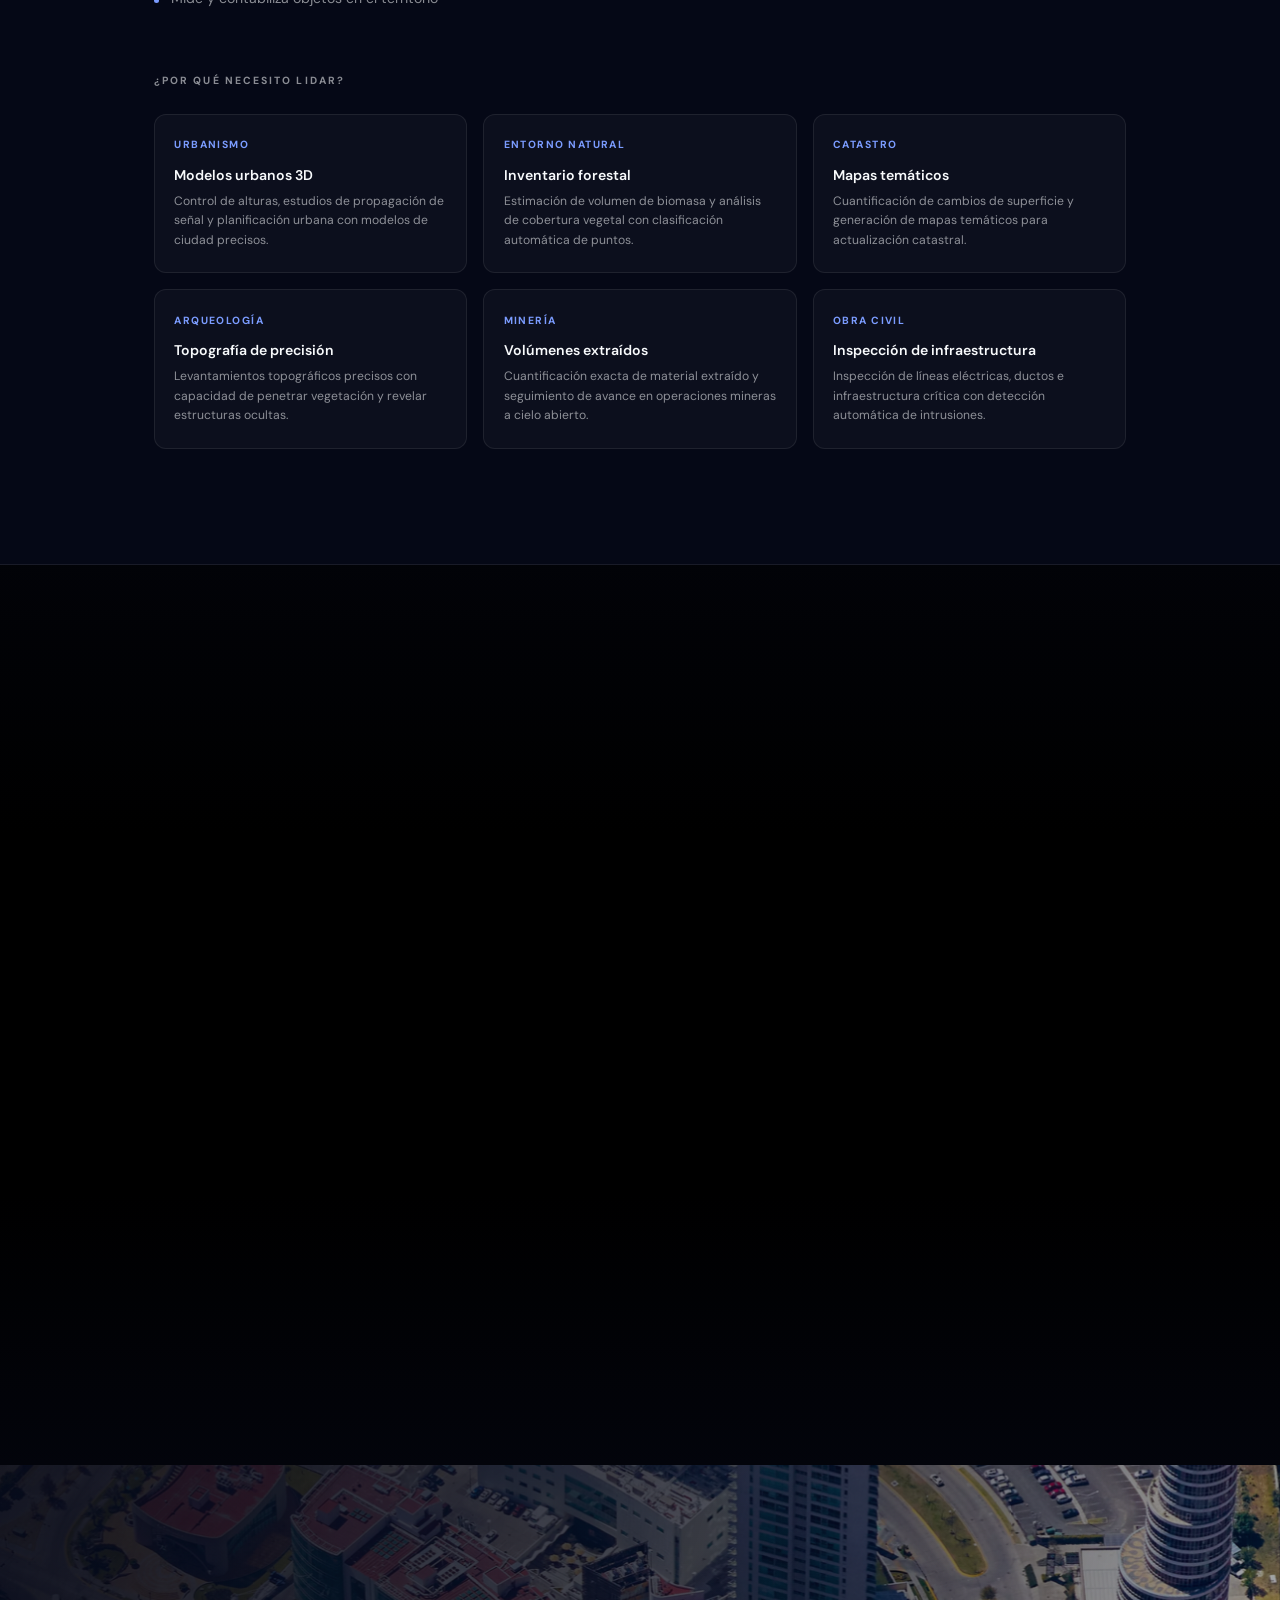
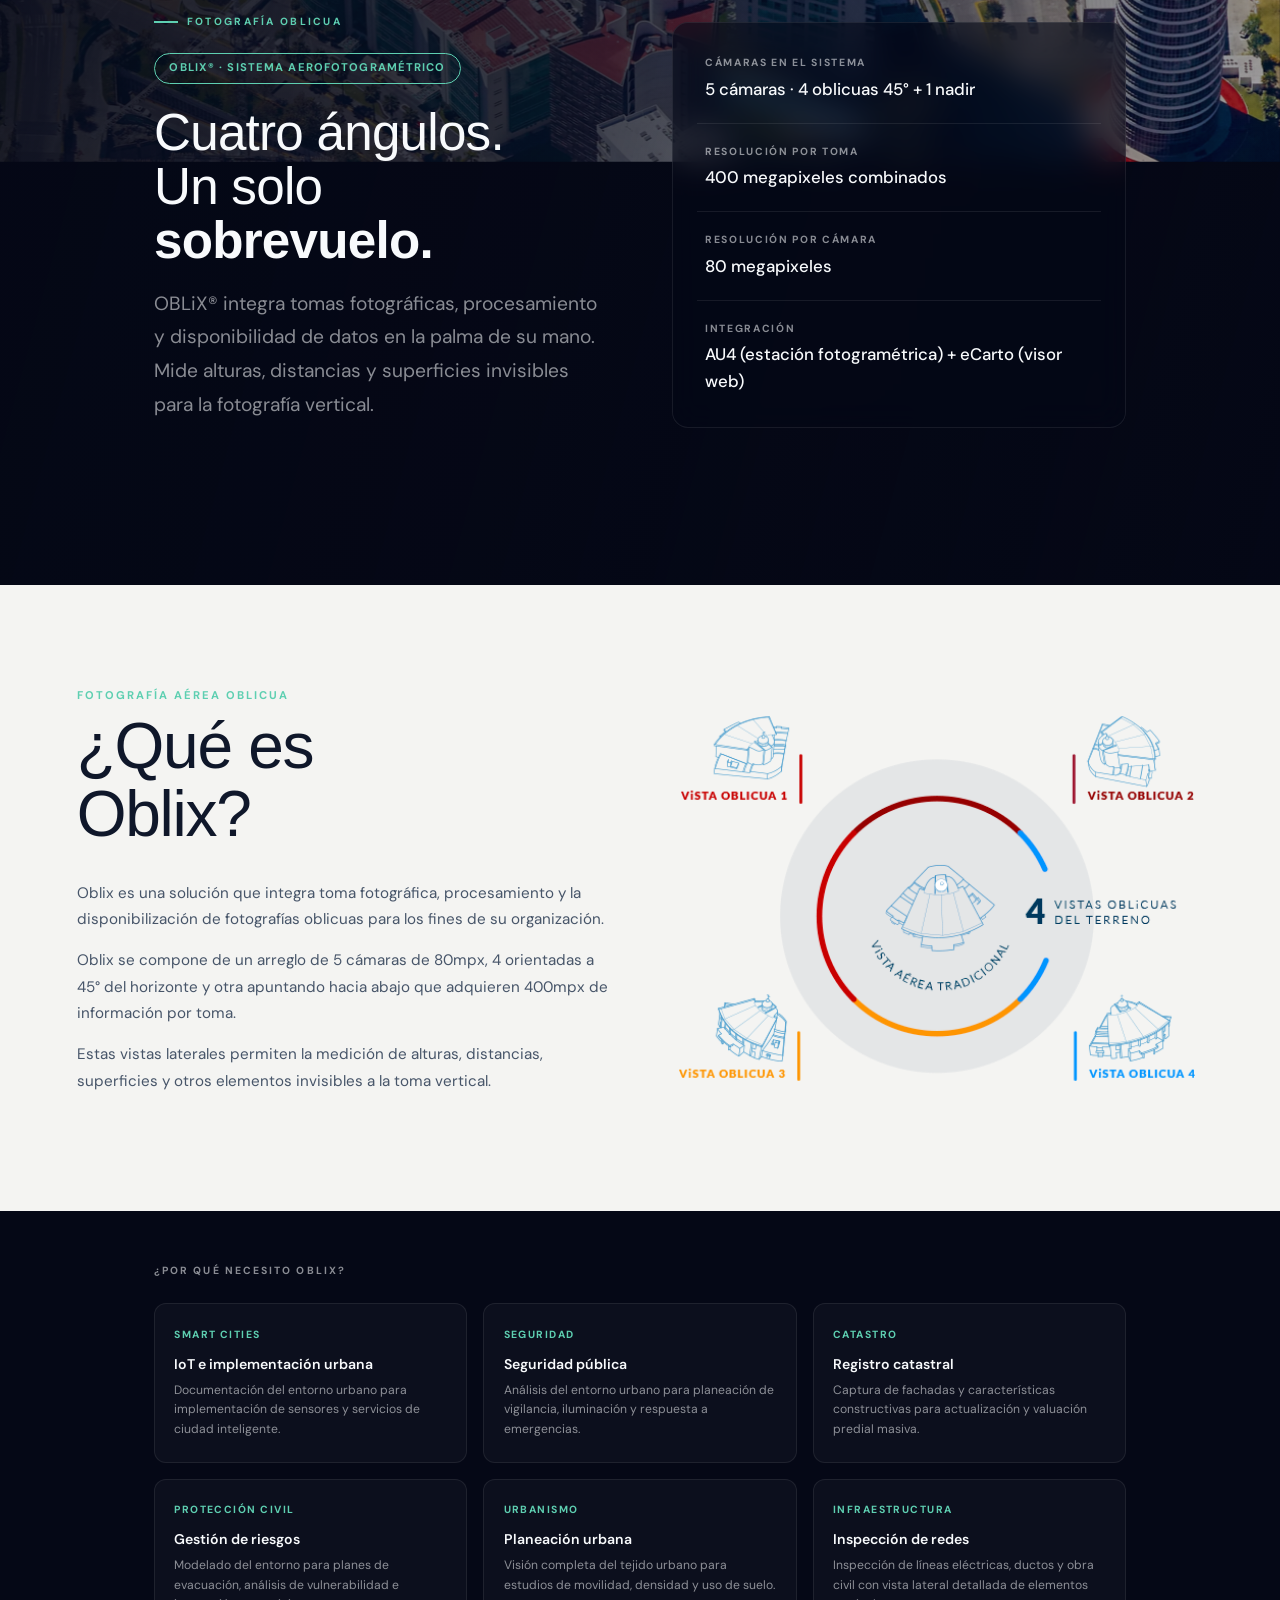
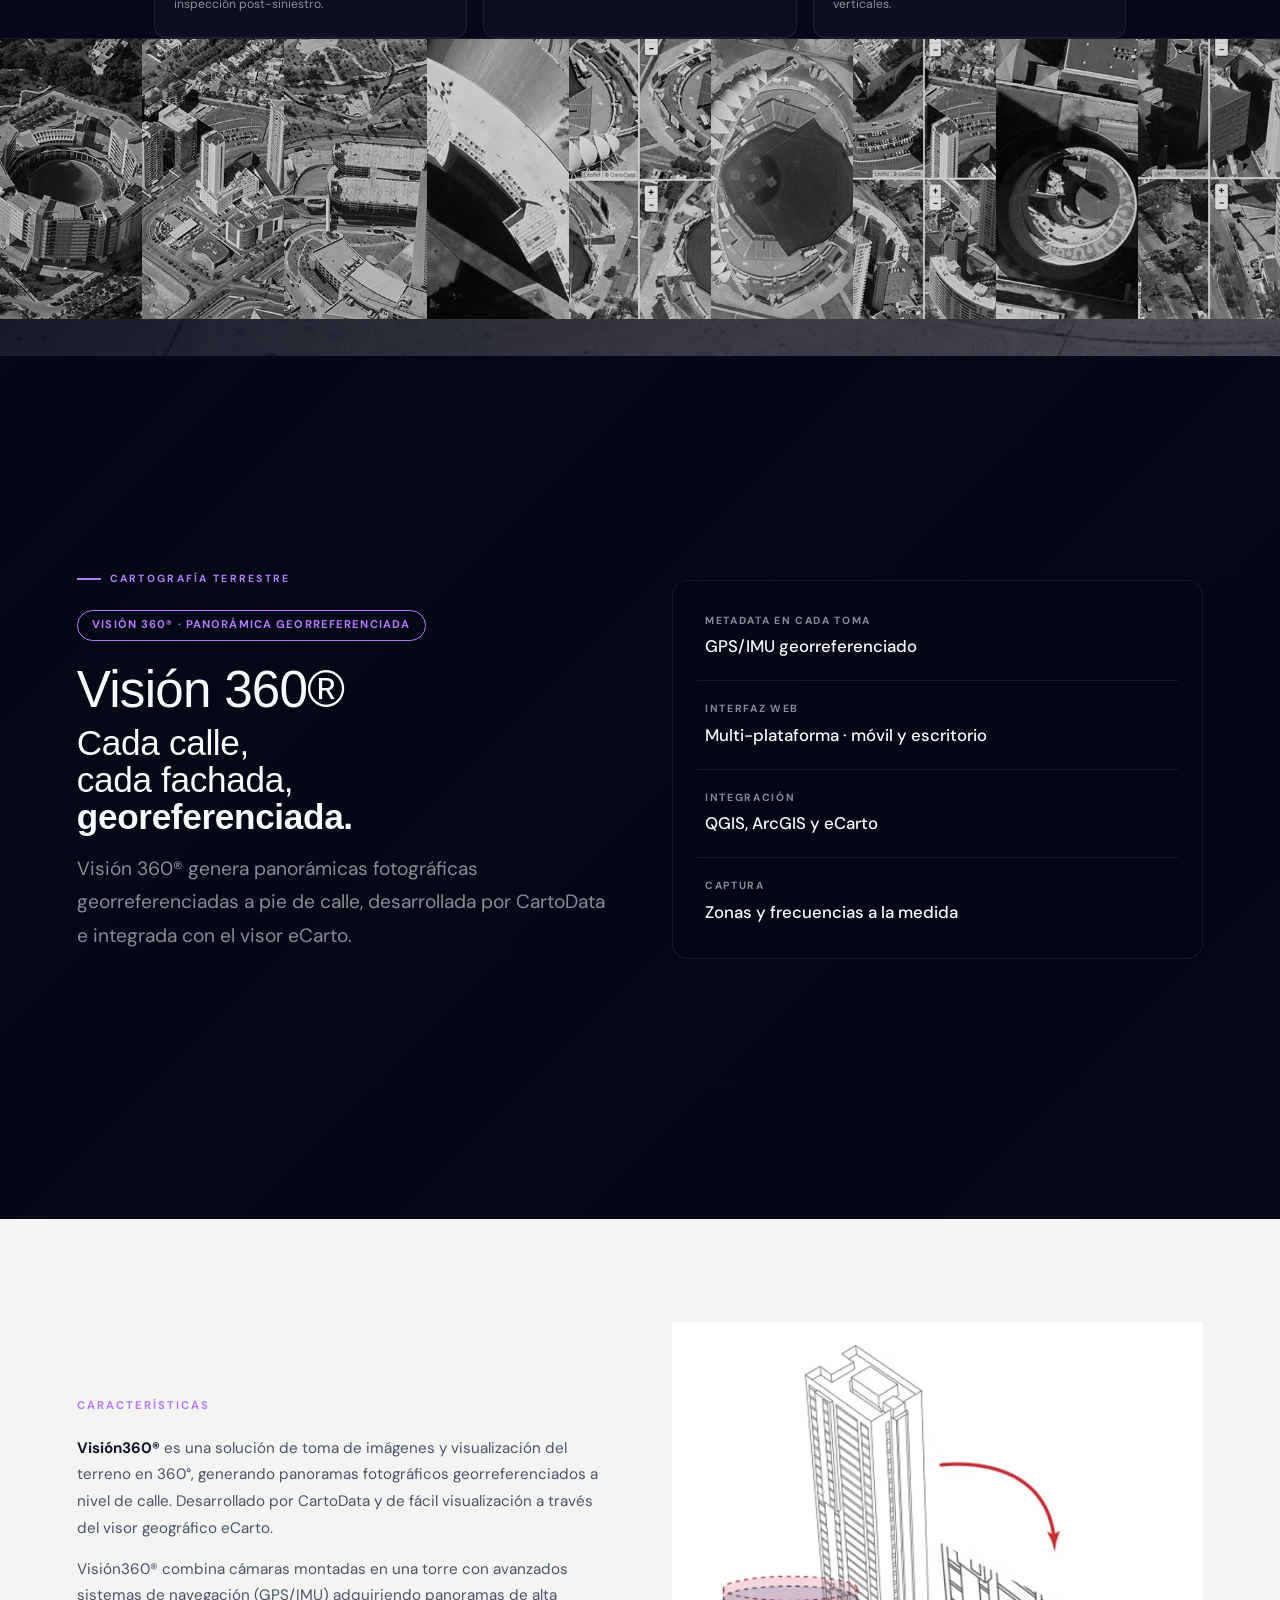
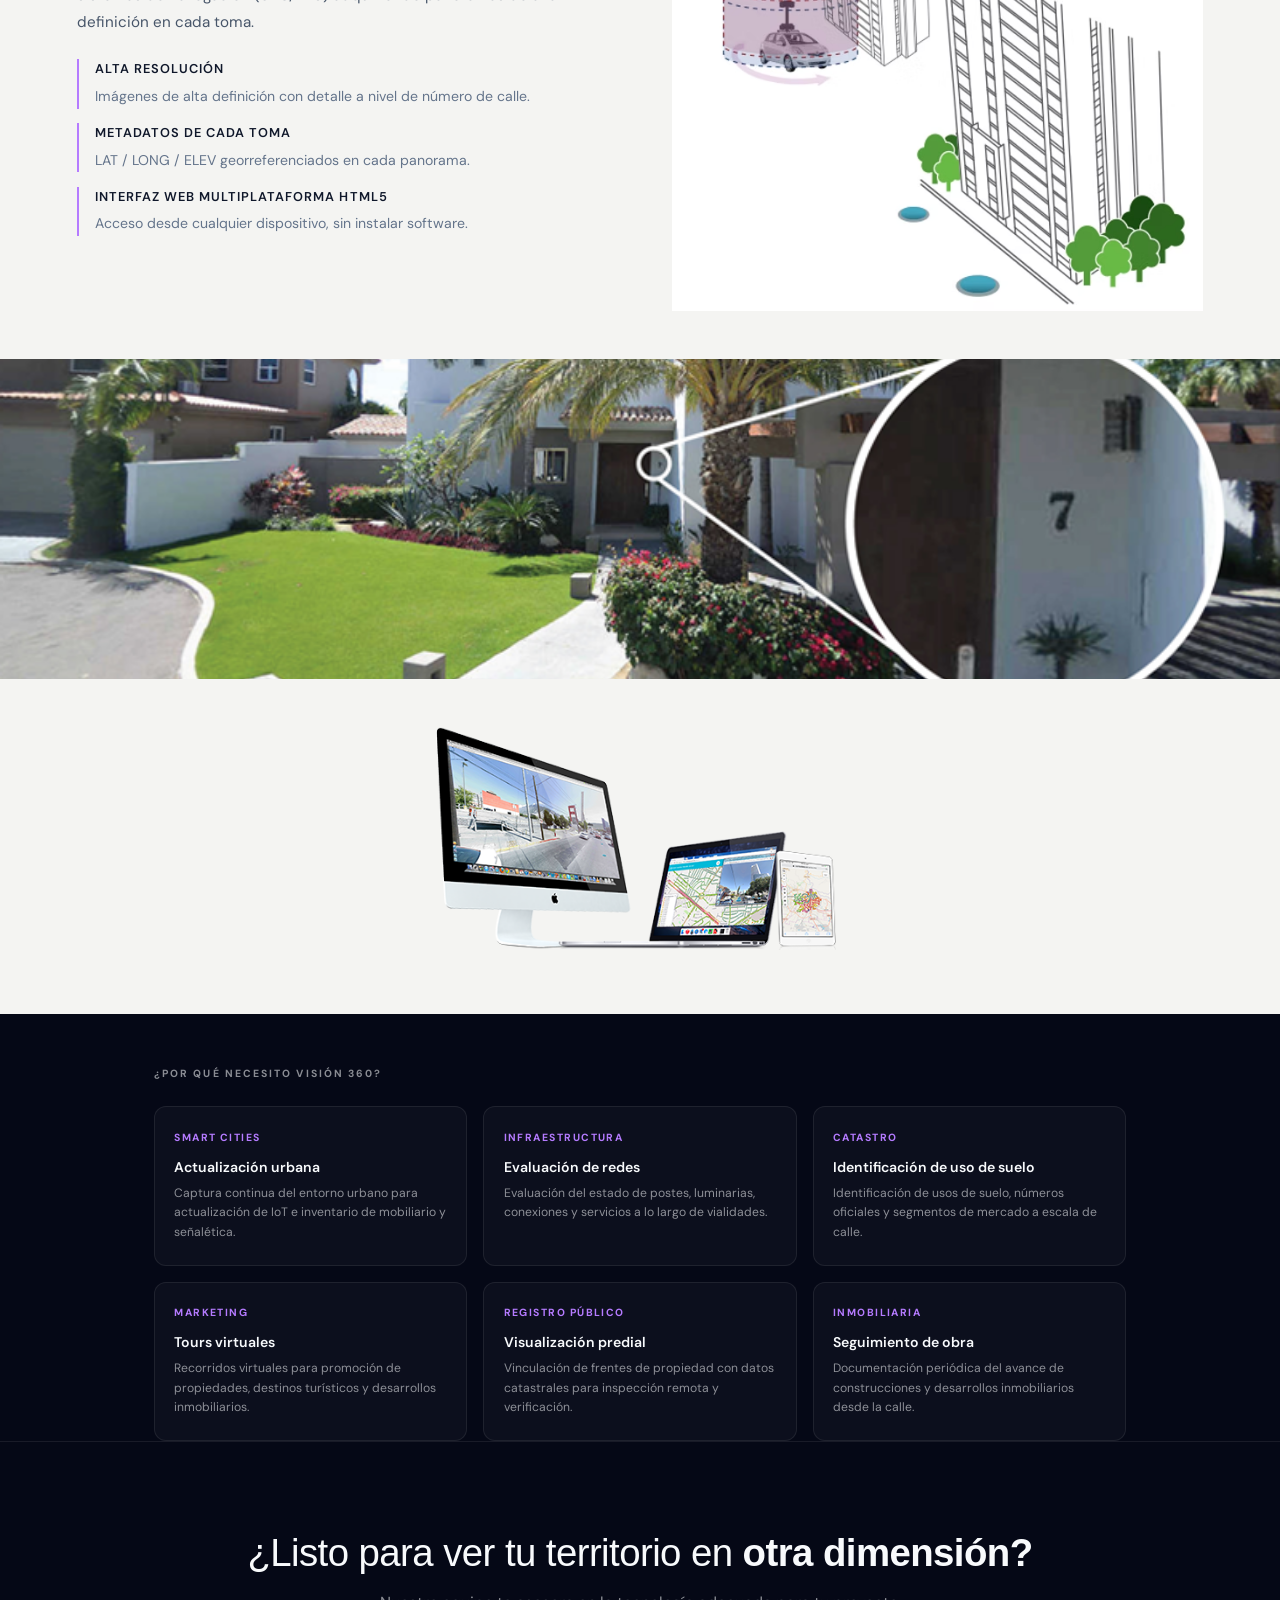
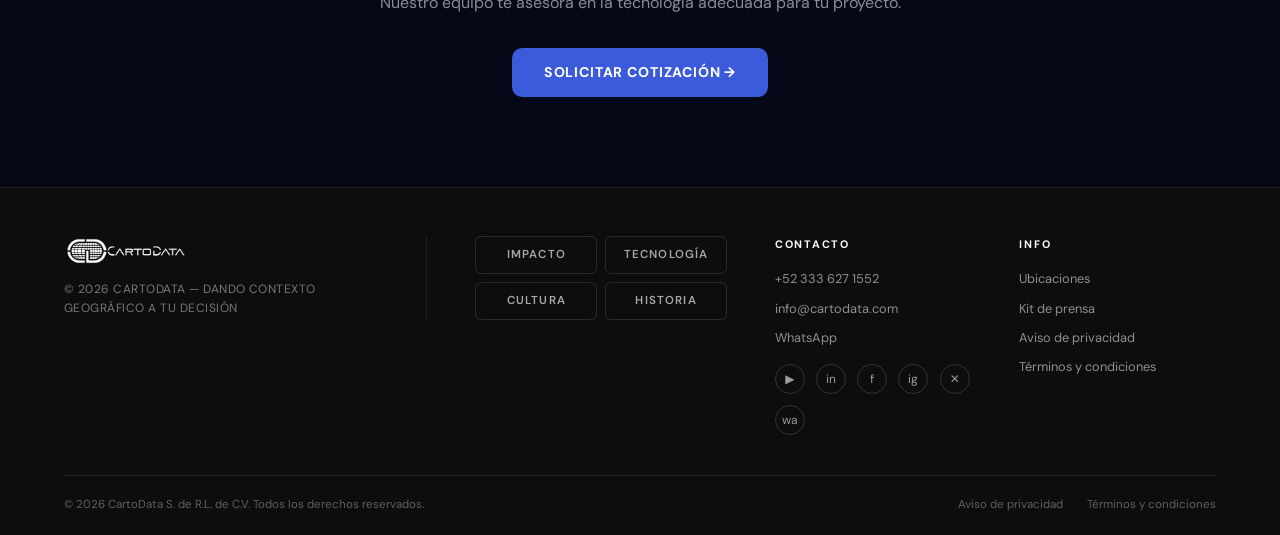
==== commit 51af1e23: "Home: separador aviones, NIX El Salvador, X-Ray bold, tags procesos/datos/software, DATOS z-index fi" ====
--- a/cartografica.html
+++ b/cartografica.html
@@ -96,6 +96,13 @@
     }
     .carousel-eyebrow span { display: inline-block; width: 24px; height: 1.5px; background: currentColor; }
     .slide-lidar .carousel-eyebrow { color: #7b9cff; }
+    .slide-lidar .carousel-overlay {
+      background: linear-gradient(to top,
+        rgba(5,8,22,0.96) 0%,
+        rgba(5,8,22,0.70) 35%,
+        rgba(5,8,22,0.40) 60%,
+        rgba(5,8,22,0.50) 100%);
+    }
     .slide-oblix .carousel-eyebrow { color: #5ecfb1; }
     .slide-v360  .carousel-eyebrow { color: #b57bff; }
 
@@ -301,6 +308,92 @@
     }
     .cta-btn:hover { background: var(--blue-dark); transform: translateY(-2px); }
 
+    /* ── ¿Qué es OBLIX? sección fondo claro ── */
+    .oblix-what-section {
+      background: #f4f4f2;
+      padding: clamp(4rem,8vw,7rem) clamp(1.5rem,6vw,5rem);
+    }
+    .oblix-what-inner {
+      max-width: 1280px; margin: 0 auto;
+      display: grid; grid-template-columns: 1fr 1fr;
+      gap: 4rem; align-items: center;
+    }
+    .oblix-what-eyebrow {
+      font-size: 0.7rem; font-weight: 700; letter-spacing: 0.18em;
+      text-transform: uppercase; color: #5ecfb1; margin-bottom: 0.5rem;
+    }
+    .oblix-what-headline {
+      font-family: var(--font-heading); font-weight: 100;
+      font-size: clamp(2.5rem,5vw,4rem); line-height: 1.05;
+      letter-spacing: -0.02em; color: #0f172a;
+      margin-bottom: 2rem;
+    }
+    .oblix-what-sub {
+      font-family: var(--font-heading); font-weight: 300;
+      font-size: 1.25rem; color: #0f172a;
+      margin-bottom: 1rem; letter-spacing: -0.01em;
+    }
+    .oblix-what-p {
+      font-size: 0.95rem; color: #475569; line-height: 1.75;
+      margin-bottom: 0.9rem;
+    }
+    .oblix-what-diagram img {
+      width: 100%; max-width: 520px; display: block; margin: 0 auto;
+    }
+    @media (max-width: 768px) {
+      .oblix-what-inner { grid-template-columns: 1fr; gap: 2rem; }
+      .oblix-what-diagram { order: -1; }
+    }
+
+    /* ── OBLIX gallery strip ── */
+    .oblix-gallery {
+      display: grid;
+      grid-template-columns: repeat(9, 1fr);
+      height: 280px;
+      overflow: hidden;
+    }
+    .oblix-gallery-item {
+      overflow: hidden; cursor: pointer;
+    }
+    .oblix-gallery-item img {
+      width: 100%; height: 100%; object-fit: cover; display: block;
+      filter: grayscale(100%) brightness(0.85);
+      transition: filter 400ms ease, transform 400ms ease;
+    }
+    .oblix-gallery-item:hover img {
+      filter: grayscale(0%) brightness(1);
+      transform: scale(1.06);
+    }
+    @media (max-width: 768px) {
+      .oblix-gallery { grid-template-columns: repeat(3, 1fr); height: 360px; }
+    }
+
+    /* ── LiDAR video fullscreen ── */
+    .lidar-video-wrap {
+      position: relative; width: 100%; height: 100vh;
+      overflow: hidden; background: #000;
+    }
+    .lidar-video-wrap .lidar-video-overlay {
+      position: absolute; inset: 0; z-index: 1; pointer-events: none;
+      background: linear-gradient(180deg,
+        rgba(5,8,22,0.35) 0%,
+        rgba(5,8,22,0.0)  30%,
+        rgba(5,8,22,0.0)  70%,
+        rgba(5,8,22,0.5)  100%);
+    }
+    #lidar-yt-player {
+      position: absolute; inset: 0;
+    }
+    #lidar-yt-player iframe {
+      position: absolute !important;
+      top: 50% !important; left: 50% !important;
+      width: 177.78vh !important;
+      height: 56.25vw !important;
+      min-width: 100% !important; min-height: 100% !important;
+      transform: translate(-50%, -50%) !important;
+      border: none !important; pointer-events: none !important;
+    }
+
     /* ── OBLIX parallax hero ── */
     .oblix-parallax {
       position: relative; overflow: hidden;
@@ -341,6 +434,78 @@
       .oblix-parallax-content { grid-template-columns: 1fr; }
     }
 
+    /* ── Visión 360 contenido ── */
+    .v360-what-section {
+      background: #f4f4f2;
+      padding: clamp(4rem,8vw,7rem) 0 0;
+    }
+    .v360-what-inner {
+      max-width: 1280px; margin: 0 auto;
+      padding: 0 clamp(1.5rem,6vw,5rem);
+      display: grid; grid-template-columns: 1fr 1fr;
+      gap: 4rem; align-items: center;
+    }
+    .v360-what-eyebrow {
+      font-size: 0.7rem; font-weight: 700; letter-spacing: 0.18em;
+      text-transform: uppercase; color: #b57bff; margin-bottom: 1.25rem;
+    }
+    .v360-what-p {
+      font-size: 0.95rem; color: #475569; line-height: 1.75; margin-bottom: 0.9rem;
+    }
+    .v360-what-p strong { color: #0f172a; }
+    .v360-feat-list { margin-top: 1.5rem; display: flex; flex-direction: column; gap: 0.9rem; }
+    .v360-feat { border-left: 2px solid #b57bff; padding-left: 1rem; }
+    .v360-feat-label { display: block; font-size: 0.8rem; font-weight: 600; color: #0f172a; text-transform: uppercase; letter-spacing: 0.08em; margin-bottom: 0.2rem; }
+    .v360-feat-desc { font-size: 0.88rem; color: #64748b; }
+    .v360-what-diagram img { width: 100%; display: block; }
+    .v360-img-full {
+      margin-top: 3rem;
+      overflow: hidden;
+    }
+    .v360-img-full img { width: 100%; display: block; object-fit: cover; max-height: 320px; }
+    .v360-multiplatform {
+      max-width: 1280px; margin: 0 auto;
+      padding: 3rem clamp(1.5rem,6vw,5rem) 4rem;
+      text-align: center;
+    }
+    .v360-multiplatform img { max-width: 700px; width: 100%; display: block; margin: 0 auto; }
+    @media (max-width: 768px) {
+      .v360-what-inner { grid-template-columns: 1fr; gap: 2rem; }
+    }
+
+    /* ── Visión 360 parallax hero ── */
+    .v360-parallax {
+      position: relative; width: 100%; min-height: 100vh;
+      display: flex; align-items: center; overflow: hidden;
+    }
+    .v360-parallax-bg {
+      position: absolute; inset: -15% 0;
+      background-image: url('./images/cartodata_vision_360_header.jpg');
+      background-size: cover; background-position: center;
+      will-change: transform;
+    }
+    .v360-parallax-overlay {
+      position: absolute; inset: 0;
+      background: linear-gradient(135deg,
+        rgba(5,8,22,0.88) 0%,
+        rgba(5,8,22,0.55) 50%,
+        rgba(5,8,22,0.30) 100%);
+    }
+    html.light .v360-parallax-overlay {
+      background: linear-gradient(135deg,
+        rgba(5,8,22,0.75) 0%,
+        rgba(5,8,22,0.45) 100%);
+    }
+    .v360-parallax-content {
+      position: relative; z-index: 2;
+      max-width: 1280px; margin: 0 auto; width: 100%;
+      padding: clamp(4rem,8vw,7rem) clamp(1.5rem,6vw,5rem);
+      display: grid; grid-template-columns: 1fr 1fr; gap: 4rem; align-items: center;
+    }
+    @media (max-width: 768px) {
+      .v360-parallax-content { grid-template-columns: 1fr; }
+    }
+
     /* Visión 360 image — adapts to dark/light mode */
     .img-v360 {
       filter: none;
@@ -368,12 +533,12 @@
 
     <!-- Slide 1: LiDAR -->
     <div class="carousel-slide active slide-lidar">
-      <img src="./images/herr-procesos.jpg" alt="LiDAR 3D" />
+      <img src="./images/lidar-hero.jpg" alt="LiDAR 3D nube de puntos" />
       <div class="carousel-overlay"></div>
       <div class="carousel-content">
-        <span class="carousel-eyebrow"><span></span>LiDAR · Nube de puntos 3D</span>
-        <h1 class="carousel-title">Descubre los<br>detalles <strong>ocultos</strong><br>en el territorio.</h1>
-        <p class="carousel-subtitle">Hasta 400,000 puntos por segundo. Modelos 3D del terreno con precisión centimétrica, desde el aire.</p>
+        <span class="carousel-eyebrow"><span></span>Discover the details hidden to photography.</span>
+        <h1 class="carousel-title"><strong>LiDAR</strong></h1>
+        <p class="carousel-subtitle">Aerial 3d laser scanning</p>
         <a href="#lidar" class="carousel-cta">Ver tecnología →</a>
       </div>
     </div>
@@ -474,6 +639,12 @@
 
     </div>
   </section>
+
+  <!-- ── LiDAR Video fullscreen ── -->
+  <div class="lidar-video-wrap" id="lidar-video-section">
+    <div class="lidar-video-overlay"></div>
+    <div id="lidar-yt-player"></div>
+  </div>
 
   <!-- ══════════════════════════════
        SECCIÓN 2: OBLIX
@@ -517,6 +688,22 @@
       </div>
     </div>
 
+    <!-- ── ¿Qué es OBLIX? sección fondo claro ── -->
+    <div class="oblix-what-section">
+      <div class="oblix-what-inner">
+        <div class="oblix-what-text">
+          <p class="oblix-what-eyebrow">Fotografía aérea oblicua</p>
+          <h2 class="oblix-what-headline">¿Qué es<br>Oblix?</h2>
+          <p class="oblix-what-p">Oblix es una solución que integra toma fotográfica, procesamiento y la disponibilización de fotografías oblicuas para los fines de su organización.</p>
+          <p class="oblix-what-p">Oblix se compone de un arreglo de 5 cámaras de 80mpx, 4 orientadas a 45° del horizonte y otra apuntando hacia abajo que adquieren 400mpx de información por toma.</p>
+          <p class="oblix-what-p">Estas vistas laterales permiten la medición de alturas, distancias, superficies y otros elementos invisibles a la toma vertical.</p>
+        </div>
+        <div class="oblix-what-diagram">
+          <img src="./images/oblix_vistas.png" alt="Diagrama 4 vistas oblicuas OBLIX" />
+        </div>
+      </div>
+    </div>
+
     <div class="page-inner">
 
       <p class="usecases-title">¿Por qué necesito OBLIX?</p>
@@ -556,31 +743,90 @@
     </div>
   </section>
 
+  <!-- ── OBLIX Gallery Strip ── -->
+  <div class="oblix-gallery">
+    <div class="oblix-gallery-item"><img src="./images/oblix_gal_1.jpg" alt="" /></div>
+    <div class="oblix-gallery-item"><img src="./images/oblix_gal_2.jpg" alt="" /></div>
+    <div class="oblix-gallery-item"><img src="./images/oblix_gal_3.jpg" alt="" /></div>
+    <div class="oblix-gallery-item"><img src="./images/oblix_gal_4.jpg" alt="" /></div>
+    <div class="oblix-gallery-item"><img src="./images/oblix_gal_5.jpg" alt="" /></div>
+    <div class="oblix-gallery-item"><img src="./images/oblix_gal_6.jpg" alt="" /></div>
+    <div class="oblix-gallery-item"><img src="./images/oblix_gal_7.jpg" alt="" /></div>
+    <div class="oblix-gallery-item"><img src="./images/oblix_gal_8.jpg" alt="" /></div>
+    <div class="oblix-gallery-item"><img src="./images/oblix_gal_9.jpg" alt="" /></div>
+  </div>
+
   <!-- ══════════════════════════════
        SECCIÓN 3: Visión 360
   ══════════════════════════════ -->
-  <section class="tech-section" id="vision360">
+  <section class="tech-section" id="vision360" style="padding:0; border-bottom: 1px solid var(--border);">
+
+    <!-- Parallax hero V360 -->
+    <div class="v360-parallax">
+      <div class="v360-parallax-bg" id="v360-bg"></div>
+      <div class="v360-parallax-overlay"></div>
+      <div class="v360-parallax-content">
+        <div>
+          <span class="section-eyebrow eyebrow-v360" style="margin-bottom:1.4rem;">Cartografía Terrestre</span>
+          <div class="tech-badge badge-v360" style="margin-bottom:1.4rem;">Visión 360® · Panorámica Georreferenciada</div>
+          <h2 class="tech-title" style="margin-bottom:0.5rem;">Visión 360®</h2>
+          <h3 class="tech-title" style="font-size:clamp(1.4rem,3vw,2.2rem);font-weight:300;margin-bottom:1rem;">Cada calle,<br>cada fachada,<br><strong>georeferenciada.</strong></h3>
+          <p class="tech-tagline" style="margin-top:1rem;">Visión 360® genera panorámicas fotográficas georreferenciadas a pie de calle, desarrollada por CartoData e integrada con el visor eCarto.</p>
+        </div>
+        <div class="spec-block" style="background:rgba(5,8,22,0.55);backdrop-filter:blur(16px);-webkit-backdrop-filter:blur(16px);">
+          <div class="spec-item">
+            <span class="spec-label">Metadata en cada toma</span>
+            <span class="spec-value">GPS/IMU georreferenciado</span>
+          </div>
+          <div class="spec-divider"></div>
+          <div class="spec-item">
+            <span class="spec-label">Interfaz web</span>
+            <span class="spec-value">Multi-plataforma · móvil y escritorio</span>
+          </div>
+          <div class="spec-divider"></div>
+          <div class="spec-item">
+            <span class="spec-label">Integración</span>
+            <span class="spec-value">QGIS, ArcGIS y eCarto</span>
+          </div>
+          <div class="spec-divider"></div>
+          <div class="spec-item">
+            <span class="spec-label">Captura</span>
+            <span class="spec-value">Zonas y frecuencias a la medida</span>
+          </div>
+        </div>
+      </div>
+    </div>
+
+    <!-- ── ¿Qué es Visión 360? sección fondo claro ── -->
+    <div class="v360-what-section">
+      <div class="v360-what-inner">
+        <div class="v360-what-text">
+          <p class="v360-what-eyebrow">Características</p>
+          <p class="v360-what-p"><strong>Visión360®</strong> es una solución de toma de imágenes y visualización del terreno en 360°, generando panoramas fotográficos georreferenciados a nivel de calle. Desarrollado por CartoData y de fácil visualización a través del visor geográfico eCarto.</p>
+          <p class="v360-what-p">Visión360® combina cámaras montadas en una torre con avanzados sistemas de navegación (GPS/IMU) adquiriendo panoramas de alta definición en cada toma.</p>
+          <div class="v360-feat-list">
+            <div class="v360-feat"><span class="v360-feat-label">Alta resolución</span><span class="v360-feat-desc">Imágenes de alta definición con detalle a nivel de número de calle.</span></div>
+            <div class="v360-feat"><span class="v360-feat-label">Metadatos de cada toma</span><span class="v360-feat-desc">LAT / LONG / ELEV georreferenciados en cada panorama.</span></div>
+            <div class="v360-feat"><span class="v360-feat-label">Interfaz web multiplataforma HTML5</span><span class="v360-feat-desc">Acceso desde cualquier dispositivo, sin instalar software.</span></div>
+          </div>
+        </div>
+        <div class="v360-what-diagram">
+          <img src="./images/v360.jpg" alt="Diagrama Visión 360" />
+        </div>
+      </div>
+
+      <!-- Imagen resolución full width -->
+      <div class="v360-img-full">
+        <img src="./images/v360_resolucion.png" alt="Alta resolución Visión 360 — número de calle visible" />
+      </div>
+
+      <!-- Multiplataforma -->
+      <div class="v360-multiplatform">
+        <img src="./images/v360_multiplataforma.png" alt="Visión 360 interfaz web multiplataforma" />
+      </div>
+    </div>
+
     <div class="page-inner">
-
-      <span class="section-eyebrow eyebrow-v360">Cartografía Terrestre</span>
-
-      <div class="tech-header">
-        <div>
-          <div class="tech-badge badge-v360">Visión 360® · Panorámica Georreferenciada</div>
-          <h2 class="tech-title">Cada calle,<br>cada fachada,<br><strong>georeferenciada.</strong></h2>
-          <p class="tech-tagline">Visión 360® es una solución de imagen y visualización en 360° que genera panorámicas fotográficas georreferenciadas a pie de calle, desarrollada por CartoData e integrada con el visor eCarto.</p>
-          <ul class="feat-list feats-v360">
-            <li>Metadata georreferenciada en cada toma</li>
-            <li>Alta resolución con sistema GPS/IMU de navegación</li>
-            <li>Interfaz web multi-plataforma (móvil y escritorio)</li>
-            <li>Compatible con QGIS y ArcGIS vía eCarto</li>
-            <li>Define zonas y frecuencias de captura a la medida</li>
-          </ul>
-        </div>
-        <div class="tech-image tech-image-v360">
-          <img src="./images/v360.jpg" alt="Visión 360 panorámica" class="img-v360" />
-        </div>
-      </div>
 
       <p class="usecases-title">¿Por qué necesito Visión 360?</p>
       <div class="usecases-grid">
@@ -631,6 +877,19 @@
   </div>
 
   <script>
+    // Parallax V360
+    (function () {
+      const bg = document.getElementById('v360-bg');
+      if (!bg) return;
+      function onScroll() {
+        const rect = bg.parentElement.getBoundingClientRect();
+        const progress = -rect.top / (rect.height + window.innerHeight);
+        bg.style.transform = `translateY(${progress * 30}%)`;
+      }
+      window.addEventListener('scroll', onScroll, { passive: true });
+      onScroll();
+    })();
+
     // Parallax OBLIX
     (function () {
       const bg = document.getElementById('oblix-bg');
@@ -674,6 +933,51 @@
     })();
   </script>
 
+  <!-- YouTube IFrame API + LiDAR video autoplay/pause on viewport -->
+  <script>
+    (function () {
+      var player;
+      var ready = false;
+
+      window.onYouTubeIframeAPIReady = function () {
+        player = new YT.Player('lidar-yt-player', {
+          videoId: 'mdEkLtMB3d8',
+          playerVars: {
+            autoplay: 0, mute: 1, controls: 0, loop: 1,
+            playlist: 'mdEkLtMB3d8',
+            modestbranding: 1, rel: 0, showinfo: 0
+          },
+          events: {
+            onReady: function (e) {
+              ready = true;
+              player.mute();
+              var iframe = e.target.getIframe();
+              iframe.style.cssText = 'position:absolute;top:50%;left:50%;width:177.78vh;height:56.25vw;min-width:100%;min-height:100%;transform:translate(-50%,-50%);border:none;pointer-events:none;';
+            }
+          }
+        });
+      };
+
+      var tag = document.createElement('script');
+      tag.src = 'https://www.youtube.com/iframe_api';
+      document.head.appendChild(tag);
+
+      var section = document.getElementById('lidar-video-section');
+      var observer = new IntersectionObserver(function (entries) {
+        entries.forEach(function (entry) {
+          if (!ready) return;
+          if (entry.isIntersecting) {
+            player.playVideo();
+          } else {
+            player.pauseVideo();
+          }
+        });
+      }, { threshold: 0.25 });
+
+      if (section) observer.observe(section);
+    })();
+  </script>
+
   <script src="./shared.js"></script>
 </body>
 </html>
